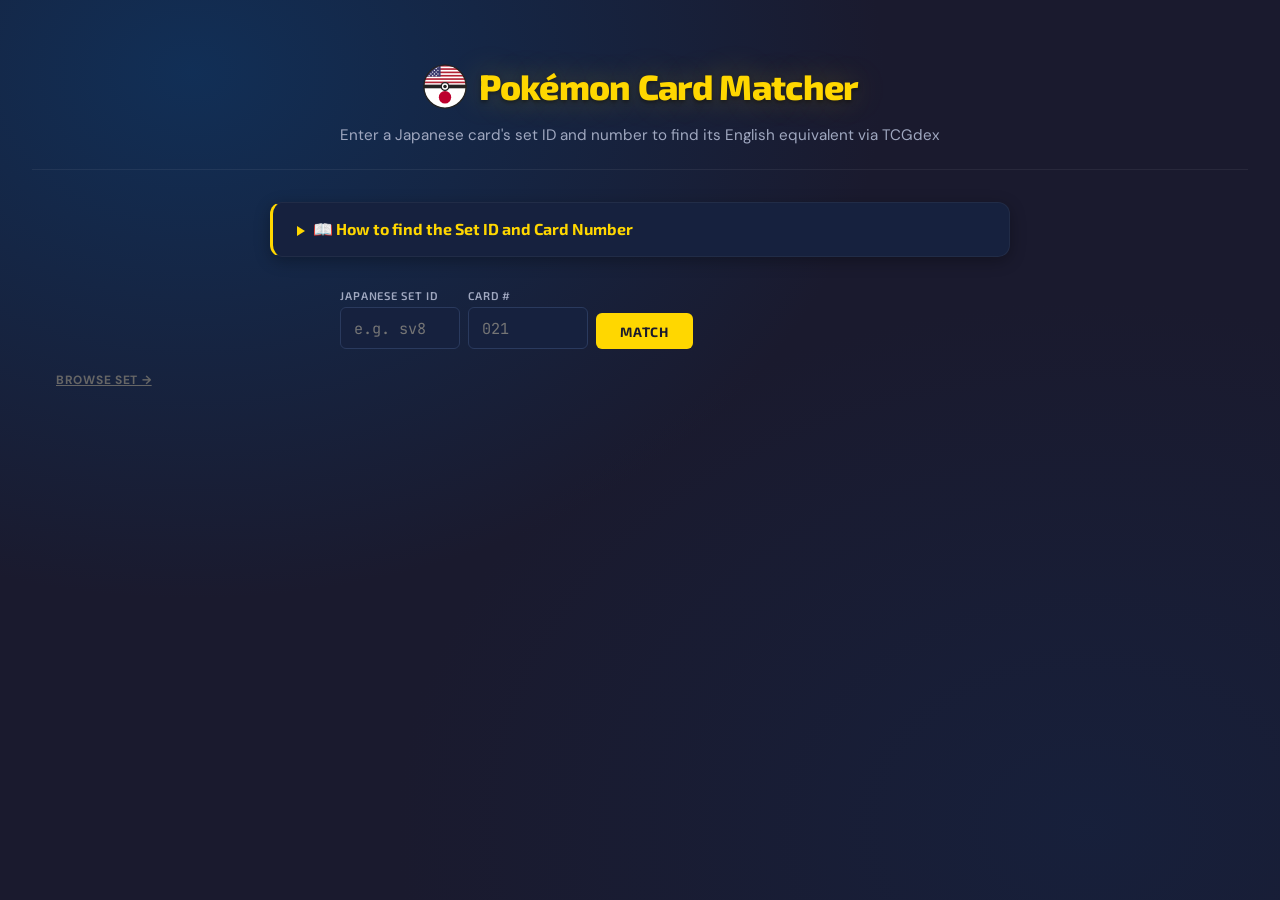
==== index.html @ c33345cb "Fix EN panel showing JP content; add M2a set; fix trainer name matching Correctness: - Remove _fallb" ====
<!DOCTYPE html>
<html lang="en">
<head>
  <meta charset="UTF-8">
  <meta name="viewport" content="width=device-width, initial-scale=1.0">
  <link rel="icon" href="favicon.svg" type="image/svg+xml">
  <link rel="preconnect" href="https://api.tcgdex.net">
  <link rel="preconnect" href="https://assets.tcgdex.net" crossorigin>
  <title>JP → EN Pokémon Card Matcher</title>
  <link rel="preconnect" href="https://fonts.googleapis.com">
  <link rel="preconnect" href="https://fonts.gstatic.com" crossorigin>
  <link href="https://fonts.googleapis.com/css2?family=Exo+2:wght@400;600;700;800&family=DM+Sans:wght@400;500;600&family=JetBrains+Mono:wght@400;600&display=swap" rel="stylesheet">
  <style>
    /* ── Reset & CSS variables ─────────────────────────────── */
    :root {
      --gold: #ffd700;
      --gold-dim: #ffd70040;
      --gold-glow: #ffd70088;
      --bg: #1a1a2e;
      --surface: #16213e;
      --surface-deep: #0f3460;
      --text: #e0e0e0;
      --text-muted: #a0a8c0;
      --text-faint: #666;
      --green: #2ecc71;
      --red: #e74c3c;
      --blue: #3498db;
      --orange: #e67e22;
      --purple: #9b59b6;
      --font-display: 'Exo 2', sans-serif;
      --font-body: 'DM Sans', sans-serif;
      --font-mono: 'JetBrains Mono', monospace;
    }
    * { box-sizing: border-box; margin: 0; padding: 0; }

    /* ── Body & background ──────────────────────────────────── */
    body {
      font-family: var(--font-body);
      background: var(--bg);
      background-image:
        radial-gradient(ellipse at 15% 8%, #0f3460cc 0%, transparent 45%),
        radial-gradient(ellipse at 85% 92%, #16213ecc 0%, transparent 45%);
      color: var(--text);
      min-height: 100vh;
      padding: 2rem;
    }

    /* ── Header ─────────────────────────────────────────────── */
    header {
      text-align: center;
      padding: 2rem 0 1.5rem;
      border-bottom: 1px solid #ffffff10;
      margin-bottom: 2rem;
    }
    h1 {
      font-family: var(--font-display);
      font-weight: 800;
      text-align: center;
      margin-bottom: 0.6rem;
      font-size: 2.2rem;
      letter-spacing: -0.02em;
      color: var(--gold);
      text-shadow: 0 0 32px #ffd70040, 0 2px 4px rgba(0,0,0,0.5);
    }
    .site-title {
      display: inline-flex;
      align-items: center;
      gap: 0.7rem;
      text-decoration: none;
      color: var(--gold);
      transition: opacity 0.2s, transform 0.2s;
    }
    .site-title:hover { opacity: 0.88; transform: scale(1.02); }
    .site-title:hover .title-logo { filter: drop-shadow(0 0 10px var(--gold-glow)); }
    .title-logo { width: 2.8rem; height: 2.8rem; flex-shrink: 0; }
    .subtitle {
      text-align: center;
      color: var(--text-muted);
      margin-bottom: 0;
      font-size: 0.95rem;
      font-weight: 400;
    }

    /* ── Input section ──────────────────────────────────────── */
    .input-section { max-width: 600px; margin: 0 auto 2rem; display: flex; gap: 0.5rem; align-items: end; flex-wrap: wrap; }
    .field { display: flex; flex-direction: column; gap: 0.3rem; }
    .field label {
      font-family: var(--font-display);
      font-size: 0.7rem;
      font-weight: 600;
      color: var(--text-muted);
      text-transform: uppercase;
      letter-spacing: 0.08em;
    }
    .field select, .field input {
      padding: 0.6rem 0.8rem;
      border: 1px solid #2a3a5e;
      border-radius: 6px;
      background: var(--surface);
      color: var(--text);
      font-size: 0.95rem;
      font-family: var(--font-body);
      transition: border-color 0.15s, box-shadow 0.15s;
    }
    .field select:focus, .field input:focus {
      outline: none;
      border-color: var(--gold);
      box-shadow: 0 0 0 3px var(--gold-dim);
    }
    .field select { min-width: 220px; }
    .field input { width: 120px; font-family: var(--font-mono); }
    button {
      padding: 0.6rem 1.5rem;
      border: none;
      border-radius: 6px;
      background: var(--gold);
      color: #1a1a2e;
      font-family: var(--font-display);
      font-weight: 700;
      font-size: 0.85rem;
      letter-spacing: 0.06em;
      text-transform: uppercase;
      cursor: pointer;
      align-self: end;
      transition: background 0.15s, transform 0.1s, box-shadow 0.15s;
    }
    button:hover {
      background: #ffed4a;
      transform: translateY(-2px);
      box-shadow: 0 4px 16px var(--gold-glow);
    }
    button:active { transform: translateY(0); }
    button:disabled { opacity: 0.5; cursor: not-allowed; transform: none; box-shadow: none; }

    /* ── Status ─────────────────────────────────────────────── */
    .status { text-align: center; color: var(--text-muted); padding: 1rem; font-style: italic; }
    .error { color: #ff6b6b; }

    /* ── Cards layout ───────────────────────────────────────── */
    .cards-container { display: flex; gap: 2rem; justify-content: center; flex-wrap: wrap; margin-top: 1rem; }
    .card-panel {
      background: var(--surface);
      border: 1px solid #ffffff0d;
      border-radius: 12px;
      padding: 1.5rem;
      max-width: 350px;
      flex: 1;
      min-width: 280px;
      box-shadow: 0 4px 24px rgba(0,0,0,0.4);
    }
    .card-panel h2 { font-family: var(--font-display); font-size: 1.3rem; font-weight: 800; margin-bottom: 0.5rem; letter-spacing: -0.01em; }
    .panel-header { display: flex; align-items: center; gap: 0.5rem; flex-wrap: wrap; margin-bottom: 0.8rem; }
    .card-panel .lang-badge { display: inline-block; padding: 0.15rem 0.5rem; border-radius: 4px; font-size: 0.7rem; font-weight: 700; font-family: var(--font-display); letter-spacing: 0.04em; }
    .confidence-pip { display: inline-block; padding: 0.1rem 0.45rem; border-radius: 3px; font-family: var(--font-display); font-size: 0.6rem; font-weight: 700; letter-spacing: 0.06em; text-transform: uppercase; background: #e67e2218; border: 1px solid #e67e2240; color: var(--orange); }
    .lang-badge.ja { background: var(--red); color: white; }
    .lang-badge.en { background: var(--blue); color: white; }
    .lang-badge.trans { background: var(--purple); color: white; }
    .card-panel img {
      width: 100%;
      border-radius: 8px;
      margin-bottom: 1rem;
      box-shadow: 0 8px 32px rgba(0,0,0,0.5);
      transition: transform 0.2s cubic-bezier(0.34, 1.56, 0.64, 1), box-shadow 0.2s;
    }
    .card-panel img:hover {
      transform: scale(1.02) rotate(-0.5deg);
      box-shadow: 0 14px 40px rgba(0,0,0,0.6);
    }
    .card-panel.no-image h2 { font-size: 1.6rem; margin-bottom: 0.8rem; }
    .card-panel.no-image .card-meta { font-size: 0.88rem; line-height: 1.8; }
    .card-meta { font-size: 0.8rem; color: var(--text-muted); line-height: 1.6; }
    .card-meta span { color: var(--text); font-weight: 500; }
    .lbl { color: var(--text-faint); font-size: 0.68rem; text-transform: uppercase; letter-spacing: 0.05em; margin-right: 0.2rem; }

    /* ── Match info (minimal — just error/no-match) ─────────── */
    .match-info { text-align: center; font-size: 0.85rem; color: var(--text-muted); padding: 0.5rem 0; }
    .match-info .no-match { color: var(--orange); }

    /* ── Share button ───────────────────────────────────────── */
    .share-btn {
      background: none;
      border: 1px solid #2a3a5e;
      border-radius: 5px;
      padding: 0.3rem 0.8rem;
      color: var(--text-faint);
      font-family: var(--font-body);
      font-size: 0.75rem;
      cursor: pointer;
      transition: border-color 0.15s, color 0.15s;
      display: block;
      margin: 0.8rem auto 0;
    }
    .share-btn:hover { border-color: var(--gold); color: var(--gold); transform: none; box-shadow: none; }
    .share-btn.copied { border-color: var(--green); color: var(--green); transform: none; box-shadow: none; }

    /* ── Wrong card ─────────────────────────────────────────── */
    .wrong-card-btn {
      background: none; border: none;
      color: var(--text-faint); font-size: 0.75rem;
      cursor: pointer; padding: 0.4rem 0;
      text-decoration: underline;
      display: block; text-align: center; margin: 0.2rem auto 0;
    }
    .wrong-card-btn:hover { color: var(--text-muted); transform: none; box-shadow: none; }
    .wrong-card-list {
      max-width: 500px; margin: 0.4rem auto 0;
      background: var(--surface); border: 1px solid #ffffff0d;
      border-radius: 8px; overflow: hidden;
    }
    .wrong-card-list ul { list-style: none; padding: 0.3rem 0; }
    .wrong-card-list li { padding: 0.4rem 1rem; font-size: 0.8rem; color: var(--text-muted); cursor: pointer; }
    .wrong-card-list li:hover { background: #ffffff05; color: var(--gold); }

    /* ── Animated arrow ─────────────────────────────────────── */
    .arrow {
      font-size: 2rem;
      color: var(--gold);
      align-self: center;
      animation: pulse-arrow 1.8s ease-in-out infinite;
    }
    @keyframes pulse-arrow {
      0%, 100% { opacity: 1; transform: translateX(0); }
      50% { opacity: 0.55; transform: translateX(4px); }
    }

    /* ── Loading spinner ────────────────────────────────────── */
    .loading {
      display: inline-block;
      width: 18px; height: 18px;
      border: 2.5px solid var(--gold-dim);
      border-top-color: var(--gold);
      border-radius: 50%;
      animation: spin 0.6s linear infinite;
    }
    @keyframes spin { to { transform: rotate(360deg); } }

    /* ── Browse link ────────────────────────────────────────── */
    .browse-link {
      display: block; text-align: center;
      color: var(--text-faint); font-size: 0.75rem;
      margin-top: -1.2rem; margin-bottom: 1.5rem;
      cursor: pointer; background: none; border: none;
      text-decoration: underline; font-family: var(--font-body);
    }
    .browse-link:hover { color: var(--text-muted); transform: none; box-shadow: none; }

    /* ── How-to section ─────────────────────────────────────── */
    .howto {
      max-width: 740px;
      margin: 0 auto 2rem;
      background: var(--surface);
      border: 1px solid #ffffff0d;
      border-left: 3px solid var(--gold);
      border-radius: 12px;
      padding: 1rem 1.5rem;
      box-shadow: 0 4px 16px rgba(0,0,0,0.3);
    }
    .howto details:not([open]) { /* tight when collapsed */ }
    .howto details:not([open]) + * { margin-top: 0; }
    .howto h2 { font-family: var(--font-display); font-size: 1rem; font-weight: 700; color: var(--gold); margin-bottom: 1rem; }
    .howto summary { cursor: pointer; list-style: none; }
    .howto summary::-webkit-details-marker { display: none; }
    .howto summary h2::before { content: ''; display: inline-block; width: 0; height: 0; border-top: 5px solid transparent; border-bottom: 5px solid transparent; border-left: 8px solid var(--gold); margin-right: 0.5rem; vertical-align: middle; transition: transform 0.2s; }
    .howto details[open] summary h2::before { transform: rotate(90deg); }
    .howto summary h2::after { content: none; }
    .howto details[open] .howto-content { margin-top: 1rem; }
    .howto-content { display: flex; gap: 2rem; align-items: start; flex-wrap: wrap; }
    .howto-card { position: relative; flex-shrink: 0; width: 220px; }
    .howto-card img { width: 100%; border-radius: 8px; }
    .howto-card .annotation { position: absolute; border: 2px solid var(--gold); border-radius: 4px; pointer-events: none; }
    .howto-card .annotation::after { position: absolute; font-family: var(--font-mono); font-size: 0.65rem; font-weight: 600; color: #1a1a2e; background: var(--gold); padding: 0.1rem 0.35rem; border-radius: 3px; white-space: nowrap; }
    .howto-card .ann-number { bottom: 4.0%; left: 18.3%; width: 10.8%; height: 4.6%; }
    .howto-card .ann-number::after { content: '② Card #'; top: -1.4rem; left: 0; }
    .howto-card .ann-setcode { bottom: 4.0%; left: 9.2%; width: 8.7%; height: 4.6%; }
    .howto-card .ann-setcode::after { content: '① Set ID'; bottom: -1.4rem; left: 0; }
    .howto-steps { flex: 1; min-width: 240px; }
    .howto-steps ol { padding-left: 1.2rem; line-height: 1.9; font-size: 0.85rem; color: #ccc; }
    .howto-steps ol li { margin-bottom: 0.3rem; }
    .howto-steps code { background: var(--surface-deep); padding: 0.15rem 0.4rem; border-radius: 4px; color: var(--gold); font-family: var(--font-mono); font-size: 0.82rem; }
    .howto-steps .example { margin-top: 1rem; padding: 0.8rem 1rem; background: var(--surface-deep); border-radius: 8px; font-size: 0.8rem; color: var(--text-muted); }
    .howto-steps .example strong { color: var(--gold); font-weight: 600; }
    .try-btn { display: inline-block; margin-top: 0.8rem; padding: 0.4rem 1rem; background: var(--gold); color: #1a1a2e; border: none; border-radius: 5px; font-family: var(--font-display); font-size: 0.78rem; font-weight: 700; letter-spacing: 0.05em; text-transform: uppercase; cursor: pointer; text-decoration: none; transition: background 0.15s, transform 0.1s; }
    .try-btn:hover { background: #ffed4a; transform: translateY(-1px); }

    /* ── Browse mode ────────────────────────────────────────── */
    #browsePage { max-width: 960px; margin: 0 auto; }
    .browse-header { display: flex; align-items: center; gap: 1rem; margin-bottom: 1.5rem; }
    .browse-header h2 { font-family: var(--font-display); font-size: 1.1rem; font-weight: 700; color: var(--gold); }
    .browse-back { background: none; border: 1px solid #555; border-radius: 6px; padding: 0.4rem 0.8rem; color: #ccc; cursor: pointer; font-size: 0.85rem; transition: border-color 0.15s, color 0.15s; }
    .browse-back:hover { border-color: var(--gold); color: var(--gold); }
    .browse-grid { display: grid; grid-template-columns: repeat(auto-fill, minmax(140px, 1fr)); gap: 1rem; }
    .browse-card {
      background: var(--surface);
      border: 1px solid transparent;
      border-radius: 8px;
      padding: 0.6rem;
      cursor: pointer;
      text-align: center;
      transition: transform 0.2s cubic-bezier(0.34, 1.56, 0.64, 1), box-shadow 0.2s, border-color 0.2s;
    }
    .browse-card:hover {
      transform: scale(1.05) translateY(-2px);
      box-shadow: 0 8px 24px rgba(0,0,0,0.5);
      border-color: var(--gold-dim);
    }
    .browse-card img { width: 100%; border-radius: 6px; aspect-ratio: 5/7; object-fit: cover; background: var(--surface-deep); }
    .browse-card .bc-name { font-size: 0.75rem; margin-top: 0.4rem; color: var(--text); white-space: nowrap; overflow: hidden; text-overflow: ellipsis; }
    .browse-card .bc-num { font-family: var(--font-mono); font-size: 0.62rem; color: var(--text-faint); }

    /* ── Energy badges ──────────────────────────────────────── */
    .energy-badge { display: inline-block; padding: 0.1rem 0.35rem; border-radius: 3px; font-size: 0.6rem; font-weight: 700; color: #fff; text-shadow: 0 1px 1px rgba(0,0,0,0.4); vertical-align: middle; margin: 0 1px; line-height: 1.3; }

    /* ── Attacks & abilities ────────────────────────────────── */
    .atk-section { margin-top: 0.8rem; border-top: 1px solid #ffffff08; padding-top: 0.5rem; }
    .atk-block { padding: 0.35rem 0; border-bottom: 1px solid #ffffff06; }
    .atk-block:last-child { border-bottom: none; }
    .atk-row { display: flex; align-items: center; gap: 0.4rem; flex-wrap: wrap; }
    .atk-cost { display: flex; gap: 1px; flex-shrink: 0; }
    .atk-name { font-weight: 700; font-size: 0.9rem; color: var(--text); }
    .atk-dmg { margin-left: auto; font-family: var(--font-display); font-weight: 700; color: var(--gold); font-size: 0.95rem; }
    .atk-effect { font-size: 0.76rem; color: #999; font-style: italic; margin: 0.2rem 0 0 0.2rem; line-height: 1.5; padding-left: 0.5rem; border-left: 2px solid #ffffff10; }
    .ability-row { display: flex; align-items: center; gap: 0.4rem; margin: 0.3rem 0; }
    .ability-label { background: var(--red); color: #fff; font-size: 0.6rem; font-weight: 700; padding: 0.1rem 0.4rem; border-radius: 3px; }
    .ability-name { font-weight: 600; color: var(--orange); }

    /* ── Prev/Next nav ──────────────────────────────────────── */
    .nav-row { display: flex; justify-content: center; gap: 1rem; margin-top: 1rem; }
    .nav-btn {
      background: var(--surface);
      border: 1px solid #2a3a5e;
      border-radius: 6px;
      padding: 0.5rem 1.2rem;
      color: var(--gold);
      cursor: pointer;
      font-family: var(--font-display);
      font-size: 0.82rem;
      font-weight: 700;
      letter-spacing: 0.04em;
      transition: background 0.15s, border-color 0.15s, transform 0.1s;
    }
    .nav-btn:hover { background: #1a2a4e; border-color: var(--gold); transform: translateY(-1px); }

    /* ── Browse filter bar ──────────────────────────────────── */
    .browse-filters { display: flex; gap: 0.5rem; margin-bottom: 1rem; flex-wrap: wrap; }
    .browse-filter-btn {
      padding: 0.35rem 0.8rem;
      border: 1px solid #2a3a5e;
      border-radius: 5px;
      background: transparent;
      color: var(--text-muted);
      cursor: pointer;
      font-size: 0.8rem;
      transition: border-color 0.15s, color 0.15s;
    }
    .browse-filter-btn:hover { border-color: var(--gold); color: var(--gold); }
    .browse-filter-btn.active { background: var(--gold); color: #1a1a2e; border-color: var(--gold); font-weight: 700; }

    /* ── Card image modal ───────────────────────────────────── */
    .card-panel img { cursor: zoom-in; }
    #img-modal {
      display: none;
      position: fixed;
      inset: 0;
      z-index: 1000;
      background: rgba(0,0,0,0.88);
      backdrop-filter: blur(6px);
      align-items: center;
      justify-content: center;
      padding: 1rem;
      animation: modal-fade-in 0.18s ease;
    }
    #img-modal.open { display: flex; }
    @keyframes modal-fade-in { from { opacity: 0; } to { opacity: 1; } }
    .modal-inner {
      display: flex;
      gap: 1.5rem;
      align-items: flex-start;
      max-width: 820px;
      max-height: 92vh;
      animation: modal-card-in 0.22s cubic-bezier(0.34, 1.56, 0.64, 1);
    }
    @keyframes modal-card-in {
      from { transform: scale(0.88); opacity: 0; }
      to   { transform: scale(1);    opacity: 1; }
    }
    #img-modal-img {
      max-width: min(42vw, 340px);
      max-height: 88vh;
      border-radius: 12px;
      box-shadow: 0 24px 80px rgba(0,0,0,0.8), 0 0 0 1px #ffffff10;
      flex-shrink: 0;
    }
    .modal-text {
      flex: 1;
      min-width: 220px;
      max-height: 88vh;
      overflow-y: auto;
      color: var(--text);
      padding-right: 0.5rem;
    }
    .modal-text h2 {
      font-family: var(--font-display);
      font-size: 1.4rem;
      font-weight: 800;
      margin-bottom: 0.5rem;
      color: var(--text);
    }
    .modal-text .lang-badge { margin-bottom: 0.8rem; }
    .modal-text .card-meta { font-size: 0.85rem; line-height: 1.7; }
    .modal-text .atk-section { margin-top: 0.8rem; border-top: 1px solid #ffffff15; padding-top: 0.5rem; }
    #img-modal-close {
      position: absolute;
      top: 1rem; right: 1rem;
      background: none;
      border: 1px solid #ffffff30;
      color: #fff;
      font-size: 1.2rem;
      line-height: 1;
      width: 2rem; height: 2rem;
      border-radius: 50%;
      cursor: pointer;
      display: flex; align-items: center; justify-content: center;
      transition: background 0.15s, border-color 0.15s;
      padding: 0; transform: none;
    }
    #img-modal-close:hover { background: #ffffff18; border-color: #ffffff60; transform: none; box-shadow: none; }
    @media (max-width: 680px) {
      .modal-inner { flex-direction: column; align-items: center; overflow-y: auto; }
      #img-modal-img { max-width: min(80vw, 300px); max-height: 50vh; }
      .modal-text { min-width: unset; width: 100%; max-height: unset; }
    }

    /* ── Mobile ─────────────────────────────────────────────── */
    @media (max-width: 680px) {
      body { padding: 1rem 0.5rem; }
      h1 { font-size: 1.5rem; }
      .input-section { gap: 0.4rem; }
      .field select { min-width: 160px; }
      .field input { width: 80px; }
      /* Keep side-by-side on mobile — shrink panels instead of stacking */
      .cards-container { gap: 0.5rem; }
      .card-panel { padding: 0.75rem; min-width: 140px; max-width: 100%; }
      .card-panel h2 { font-size: 1rem; }
      .arrow { font-size: 1.2rem; }
      .howto-content { flex-direction: column; }
      .howto-card { width: 180px; align-self: center; }
      .browse-grid { grid-template-columns: repeat(auto-fill, minmax(100px, 1fr)); gap: 0.6rem; }
      .match-info { font-size: 0.8rem; }
    }
  </style>
</head>
<body>
  <div id="img-modal" role="dialog" aria-modal="true" aria-label="Card image">
    <button id="img-modal-close" aria-label="Close">✕</button>
    <div class="modal-inner">
      <img id="img-modal-img" src="" alt="Card full view">
      <div id="img-modal-text" class="modal-text"></div>
    </div>
  </div>

  <header>
    <h1><a href="https://dgallitelli.github.io/pokemon-tcg-jp-en-matcher/" class="site-title"><img src="favicon.svg" alt="Logo" class="title-logo">Pokémon Card Matcher</a></h1>
    <p class="subtitle">Enter a Japanese card's set ID and number to find its English equivalent via TCGdex</p>
  </header>

  <div class="howto">
    <details>
    <summary><h2 style="display:inline">📖 How to find the Set ID and Card Number</h2></summary>
    <div class="howto-content">
      <div class="howto-card">
        <img src="https://assets.tcgdex.net/ja/SV/SV5a/051/high.webp" alt="Example Japanese card — カビゴン (Snorlax) from SV5a" loading="lazy">
        <div class="annotation ann-number"></div>
        <div class="annotation ann-setcode"></div>
      </div>
      <div class="howto-steps">
        <ol>
          <li>Look at the <strong style="color:#ffd700">bottom-left</strong> of your Japanese card</li>
          <li>Find the <strong style="color:#ffd700">set code</strong> first — a short alphanumeric code like <code>SV5a</code></li>
          <li>Right next to it is the <strong style="color:#ffd700">card number</strong> — it looks like <code>051/066</code>. The first number (before the slash) is your card #</li>
          <li>Enter both values above and hit Match</li>
        </ol>
        <div class="example">
          <strong>Example:</strong> This カビゴン (Snorlax) card shows <code>051/066</code> and set <code>SV5a</code><br>
          → Set ID: <code>SV5a</code> &nbsp; Card #: <code>051</code>
        </div>
        <button class="try-btn" onclick="document.getElementById('setInput').value='SV5a';document.getElementById('cardNum').value='051';doSearch();">Try this example</button>
      </div>
      </div>
    </div>
    </details>
  </div>

  <div class="input-section">
    <div class="field">
      <label>Japanese Set ID</label>
      <input id="setInput" type="text" placeholder="e.g. sv8, PMCG1" list="setList" autocomplete="off">
      <datalist id="setList"></datalist>
    </div>
    <div class="field">
      <label>Card #</label>
      <input id="cardNum" type="text" placeholder="021" inputmode="numeric" pattern="[0-9]*">
    </div>
    <button id="searchBtn" onclick="doSearch()">Match</button>
  </div>
  <button class="browse-link" onclick="browseSet()">Browse set →</button>

  <div id="status" class="status"></div>
  <div id="results"></div>
  <div id="browsePage" style="display:none"></div>

  <script>
    const API = 'https://api.tcgdex.net/v2';

    // In-memory caches — survive re-searches within a session
    const apiCache = new Map();
    const dexNameCache = new Map();
    let lastScoredCards = new Map(); // id → full card object, populated after each search

    async function cachedApiFetch(url) {
      if (apiCache.has(url)) return apiCache.get(url);
      const res = await fetch(url);
      if (!res.ok) return null;
      const data = await res.json();
      apiCache.set(url, data);
      return data;
    }

    // cardCount values come from known set sizes — avoids fetching JSON just for the dropdown
    const SIDELOAD_CONFIG = {
      jp: [
        { id: "M1S", name: "Mega Symphonia",  file: "data/M1S.json", cardCount: 92  },
        { id: "M1L", name: "Mega Brave",      file: "data/M1L.json", cardCount: 92  },
        { id: "M2",  name: "Inferno X",       file: "data/M2.json",  cardCount: 116 },
        { id: "M3",  name: "Nihil Zero",      file: "data/M3.json",  cardCount: 117 },
        { id: "M4",  name: "Ninja Spinner",   file: "data/M4.json",  cardCount: 120 },
        { id: "M2a", name: "MEGA Dream ex",   file: "data/M2a.json", cardCount: 193 },
      ],
      en: [
        { id: "ME1", name: "Mega Evolution",      file: "data/ME1.json" },
        { id: "ME2", name: "Phantasmal Flames",   file: "data/ME2.json" },
        { id: "ME3", name: "Perfect Order",       file: "data/ME3.json" },
        { id: "ME4", name: "Ninja Spinner",       file: "data/ME4.json" },
      ]
    };

    // O(1) lookup for JP sideload config by set ID
    // Keys are uppercased to match setUpper lookups (handles mixed-case IDs like "M2a" → "M2A")
    const SIDELOAD_JP_CONFIG = Object.fromEntries(SIDELOAD_CONFIG.jp.map(c => [c.id.toUpperCase(), c]));

    // Map JP set IDs to their EN translation sideload set IDs
    // Keys must be uppercase to match jpSetId.toUpperCase() lookups
    const JP_TO_EN_SIDELOAD = { "M1S": "ME1", "M1L": "ME1", "M2": "ME2", "M3": "ME3", "M4": "ME4" };

    let SIDELOAD_SETS = {};
    let SIDELOAD_EN_SETS = {};

    // Pre-load only EN sideloads (needed for every search's dexId scan).
    // JP sideloads are fetched lazily on first use to avoid blocking page startup.
    async function loadSideloadData() {
      await Promise.all(
        SIDELOAD_CONFIG.en.map(async cfg => {
          try {
            const res = await fetch(cfg.file);
            if (res.ok) {
              const data = await res.json();
              // Inject id/set defaults for older sideloads (ME1/ME2) that predate those fields
              const cards = Object.fromEntries(
                Object.entries(data.cards).map(([num, card]) => [num, {
                  id: `${cfg.id}-${num}`,
                  set: { id: cfg.id, name: cfg.name },
                  ...card,
                }])
              );
              SIDELOAD_EN_SETS[cfg.id] = { name: cfg.name, cards };
            }
          } catch {}
        })
      );
    }

    // Lazy-load a single JP sideload set on first access
    async function ensureJpSideloadLoaded(setId) {
      if (SIDELOAD_SETS[setId]) return;
      const cfg = SIDELOAD_JP_CONFIG[setId];
      if (!cfg) return;
      try {
        const res = await fetch(cfg.file);
        if (res.ok) {
          const data = await res.json();
          SIDELOAD_SETS[setId] = { name: cfg.name, cards: data.cards || data };
        }
      } catch {}
    }

    // Sets known-missing from TCGdex with no sideload data yet.
    // These are XY-era Mega Evolution decks, distinct from the new MEGA SV-era sideloaded sets (M1S, M1L, M2, M3, M4).
    const MISSING_SETS = {
      'xy-m1': { name: "Mega Brave Deck",          note: "XY — Mega Kangaskhan/Gyarados decks" },
      'xy-m2': { name: "Mega Battle Deck 60",       note: "XY — Mega Aggron/Ampharos" },
      'xy-m4': { name: "Mega Blastoise/Kangaskhan", note: "XY" },
      'xy-m5': { name: "Mega Tokyo Deck",           note: "XY" },
    };

    // Load Japanese sets into dropdown.
    // Uses SIDELOAD_CONFIG directly for offline sets — no need to wait for file fetches.
    async function loadSets() {
      const dl = document.getElementById('setList');
      try {
        const res = await fetch(`${API}/ja/sets`);
        const sets = await res.json();
        sets.sort((a, b) => (b.releaseDate || '').localeCompare(a.releaseDate || ''));
        for (const s of sets) {
          const opt = document.createElement('option');
          opt.value = s.id;
          opt.label = `${s.name} — ${s.cardCount.total} cards`;
          dl.appendChild(opt);
        }
      } catch {}
      // Add sideloaded sets using config metadata — no fetch required
      for (const cfg of SIDELOAD_CONFIG.jp) {
        const opt = document.createElement('option');
        opt.value = cfg.id;
        opt.label = `${cfg.name} — ${cfg.cardCount} cards (offline)`;
        dl.appendChild(opt);
      }
    }

    // Pad card number to 3 digits with leading zeros
    function padNum(n) {
      const s = String(n).replace(/^0+/, '');
      return s.padStart(3, '0');
    }

    function safeHtml(str) {
      return String(str ?? '')
        .replace(/&/g, '&amp;')
        .replace(/</g, '&lt;')
        .replace(/>/g, '&gt;')
        .replace(/"/g, '&quot;')
        .replace(/'/g, '&#39;');
    }

    function setStatus(msg, isError) {
      const el = document.getElementById('status');
      el.className = isError ? 'status error' : 'status';
      el.innerHTML = msg;
    }

    function scoreLabel(score) {
      if (score >= 70) return `High (${score}/100)`;
      if (score >= 40) return `Medium (${score}/100)`;
      return `Low (${score}/100)`;
    }

    function sideloadImageUrl(card) {
      const m = card.id && card.id.match(/^([A-Z0-9]+)-(\d+)$/);
      if (!m) return null;
      const n = parseInt(m[2], 10);
      if (card.id.startsWith('ME3-')) return `https://www.serebii.net/card/perfectorder/${n}.jpg`;
      if (card.id.startsWith('M1S-')) return `https://www.serebii.net/card/megasymphonia/${n}.jpg`;
      if (card.id.startsWith('M1L-')) return `https://www.serebii.net/card/megabrave/${n}.jpg`;
      if (card.id.startsWith('M2-'))  return `https://www.serebii.net/card/infernox/${n}.jpg`;
      if (card.id.startsWith('M3-')) return `https://www.serebii.net/card/nihilzero/${n}.jpg`;
      if (card.id.startsWith('M4-')) return `https://www.serebii.net/card/ninjaspinner/${n}.jpg`;
      if (card.id.startsWith('ME4-')) return `https://www.serebii.net/card/ninjaspinner/${n}.jpg`;
      return null;
    }

    const ENERGY_COLORS = {
      Grass:'#78C850',Fire:'#F08030',Water:'#6890F0',Lightning:'#F8D030',
      Psychic:'#F85888',Fighting:'#C03028',Darkness:'#705848',Metal:'#B8B8D0',
      Dragon:'#7038F8',Fairy:'#EE99AC',Colorless:'#A8A878'
    };
    function energyBadge(type) {
      const c = ENERGY_COLORS[type] || '#888';
      return `<span class="energy-badge" style="background:${c}">${safeHtml(type.slice(0,3))}</span>`;
    }

    function renderCard(card, lang, badge, score) {
      const imgUrl = card.image ? card.image + '/high.webp' : sideloadImageUrl(card) || null;
      const attacks = (card.attacks || []).map(a => {
        const cost = (a.cost || []).map(t => energyBadge(t)).join('');
        let block = `<div class="atk-block"><div class="atk-row">${cost ? `<span class="atk-cost">${cost}</span>` : ''}<span class="atk-name">${safeHtml(a.name)}</span>${a.damage != null ? `<span class="atk-dmg">${safeHtml(String(a.damage))}</span>` : ''}</div>`;
        if (a.effect) block += `<div class="atk-effect">${safeHtml(a.effect)}</div>`;
        block += `</div>`;
        return block;
      }).join('');
      const abilities = (card.abilities || []).map(a => {
        let block = `<div class="atk-block"><div class="ability-row"><span class="ability-label">Ability</span> <span class="ability-name">${safeHtml(a.name)}</span></div>`;
        if (a.effect) block += `<div class="atk-effect">${safeHtml(a.effect)}</div>`;
        block += `</div>`;
        return block;
      }).join('');
      const cardName = safeHtml(card.name);
      const setName = safeHtml(card.set?.name || '?');
      const cardId = safeHtml(card.id);
      const illustrator = card.illustrator ? safeHtml(card.illustrator) : null;
      const types = card.types ? card.types.map(t => energyBadge(t)).join(' ') : null;
      const hp = card.hp ? safeHtml(String(card.hp)) : null;
      const stage = card.stage ? safeHtml(card.stage) : null;
      const weakness = card.weakness ? `${energyBadge(card.weakness.type)} ${safeHtml(card.weakness.value || '')}` : null;
      const resistance = card.resistance ? `${energyBadge(card.resistance.type)} ${safeHtml(card.resistance.value || '')}` : null;
      const retreat = card.retreat != null && card.retreat > 0 ? Array(card.retreat).fill(energyBadge('Colorless')).join('') : null;
      const subcategory = card.subcategory ? safeHtml(card.subcategory) : null;
      const badgeLabel = badge || (lang === 'ja' ? '日本語 Japanese' : '🇺🇸 English');
      const badgeClass = badge ? 'trans' : lang;
      const confidencePip = (score !== undefined && score < 70)
        ? `<span class="confidence-pip">${score < 40 ? 'Low' : 'Med'} match</span>` : '';
      return `
        <div class="card-panel${imgUrl ? '' : ' no-image'}">
          <div class="panel-header">
            <span class="lang-badge ${badgeClass}">${badgeLabel}</span>
            ${confidencePip}
          </div>
          <h2>${cardName}</h2>
          ${imgUrl ? `<img src="${imgUrl}" alt="${cardName}" loading="lazy" onerror="this.onerror=null;this.style.display='none';this.nextElementSibling.style.display='flex'"><div class="img-placeholder" style="display:none;width:100%;aspect-ratio:5/7;background:#0f3460;border-radius:8px;margin-bottom:1rem;align-items:center;justify-content:center;color:#555;font-size:2rem">🃏</div>` : ''}
          <div class="card-meta">
            <span class="lbl">Set</span><span>${setName}</span> <span style="color:var(--text-faint)">(${cardId})</span><br>
            ${card.category ? `<span class="lbl">Category</span><span>${safeHtml(card.category)}${subcategory ? ` — ${subcategory}` : ''}</span><br>` : ''}
            ${hp ? `<span class="lbl">HP</span><span>${hp}</span><br>` : ''}
            ${stage ? `<span class="lbl">Stage</span><span>${stage}</span><br>` : ''}
            ${illustrator ? `<span class="lbl">Art</span><span>${illustrator}</span><br>` : ''}
            ${types ? `<span class="lbl">Type</span>${types}<br>` : ''}
            ${weakness ? `<span class="lbl">Weak</span>${weakness}<br>` : ''}
            ${resistance ? `<span class="lbl">Resist</span>${resistance}<br>` : ''}
            ${retreat ? `<span class="lbl">Retreat</span>${retreat}<br>` : ''}
            ${abilities ? `<div class="atk-section">${abilities}</div>` : ''}
            ${attacks ? `<div class="atk-section">${attacks}</div>` : ''}
            ${(card.category === 'Trainer' || card.category === 'Energy') && card.effect ? `<div style="margin-top:0.6rem;font-size:0.8rem;color:var(--text-muted);font-style:italic;line-height:1.5">${safeHtml(card.effect)}</div>` : ''}
            ${card.description ? `<div style="margin-top:0.5rem;font-size:0.75rem;color:#666;font-style:italic">${safeHtml(card.description)}</div>` : ''}
          </div>
        </div>`;
    }

    // Score how well an English card matches the Japanese card
    function matchScore(jpCard, enCard) {
      let score = 0;
      let reasons = [];

      // Category mismatch is a hard penalty — Pokemon should never match Trainer
      if (jpCard.category && enCard.category && jpCard.category !== enCard.category) {
        return { score: 0, reasons: ['category mismatch'] };
      }
      if (jpCard.category && enCard.category && jpCard.category === enCard.category) {
        score += 5;
        reasons.push('category');
      }

      // Illustrator match is very strong signal (same print)
      if (jpCard.illustrator && enCard.illustrator &&
          jpCard.illustrator.toLowerCase() === enCard.illustrator.toLowerCase()) {
        score += 25;
        reasons.push('illustrator');
      }

      // HP match
      if (jpCard.hp && enCard.hp && jpCard.hp === enCard.hp) {
        score += 15;
        reasons.push('HP');
      }

      // Type match
      if (jpCard.types && enCard.types && jpCard.types.length > 0 && enCard.types.length > 0) {
        const jpTypes = jpCard.types.map(t => t.toLowerCase()).sort().join(',');
        const enTypes = enCard.types.map(t => t.toLowerCase()).sort().join(',');
        if (jpTypes === enTypes) {
          score += 8;
          reasons.push('type');
        }
      }

      // Ability count + name match
      const jpAbils = jpCard.abilities || [];
      const enAbils = enCard.abilities || [];
      if (jpAbils.length > 0 && jpAbils.length === enAbils.length) {
        score += 7;
        reasons.push('ability count');
      } else if (jpAbils.length !== enAbils.length) {
        score -= 5; // Mismatch penalty
      }

      // Attack count match
      const jpAtks = jpCard.attacks || [];
      const enAtks = enCard.attacks || [];
      if (jpAtks.length === enAtks.length && jpAtks.length > 0) {
        score += 10;
        reasons.push('attack count');
        // Attack damage match
        const jpDmg = jpAtks.map(a => a.damage).sort().join(',');
        const enDmg = enAtks.map(a => a.damage).sort().join(',');
        if (jpDmg === enDmg) {
          score += 12;
          reasons.push('attack damage');
        }
        // Attack cost match
        const jpCost = jpAtks.map(a => (a.cost || []).length).sort().join(',');
        const enCost = enAtks.map(a => (a.cost || []).length).sort().join(',');
        if (jpCost === enCost) {
          score += 8;
          reasons.push('attack costs');
        }
      }

      // Weakness match
      if (jpCard.weakness && enCard.weakness &&
          jpCard.weakness.type && enCard.weakness.type &&
          jpCard.weakness.type.toLowerCase() === enCard.weakness.type.toLowerCase()) {
        score += 3;
        reasons.push('weakness');
      }

      // Resistance match
      if (jpCard.resistance && enCard.resistance &&
          jpCard.resistance.type && enCard.resistance.type &&
          jpCard.resistance.type.toLowerCase() === enCard.resistance.type.toLowerCase()) {
        score += 2;
        reasons.push('resistance');
      }

      // Retreat cost match
      if (jpCard.retreat !== undefined && enCard.retreat !== undefined && jpCard.retreat === enCard.retreat) {
        score += 3;
        reasons.push('retreat');
      }

      // Stage match
      if (jpCard.stage && enCard.stage && jpCard.stage === enCard.stage) {
        score += 3;
        reasons.push('stage');
      }

      // Rarity tiebreaker (small bonus, not decisive)
      if (jpCard.rarity && enCard.rarity && jpCard.rarity === enCard.rarity) {
        score += 1;
        reasons.push('rarity');
      }

      return { score: Math.max(0, score), reasons };
    }

    // Common JP → EN trainer/energy name mappings for cross-language search
    const TRAINER_NAME_MAP = {
      'ボスの指令': "Boss's Orders",
      'ナンジャモ': 'Iono',
      'ネモ': 'Nemona',
      'ペパー': 'Arven',
      'オモダカ': 'Geeta',
      'セイボリー': 'Avery',
      'チリ': 'Chili',
      'コルサ': 'Brassius',
      'カエデ': 'Katy',
      'リップ': 'Rika',
      'グルーシャ': 'Grusha',
      'カイ': 'Irida',
      'シロナの覇気': "Cynthia's Ambition",
      'シロナ': 'Cynthia',
      '博士の研究': "Professor's Research",
      'リーリエ': 'Lillie',
      'マリィ': 'Marnie',
      'セレナ': 'Serena',
      'ポケモンいれかえ': 'Switch',
      'ハイパーボール': 'Ultra Ball',
      'レベルボール': 'Level Ball',
      'ネストボール': 'Nest Ball',
      'クイックボール': 'Quick Ball',
      'ふしぎなアメ': 'Rare Candy',
      'きずぐすり': 'Potion',
      'すごいきずぐすり': 'Super Potion',
      'エネルギー回収': 'Energy Retrieval',
      'エネルギーつけかえ': 'Energy Switch',
      'ダブルターボエネルギー': 'Double Turbo Energy',
      'ジェットエネルギー': 'Jet Energy',
      'ギフトエネルギー': 'Gift Energy',
      'セラピーエネルギー': 'Therapeutic Energy',
      'リバーサルエネルギー': 'Reversal Energy',
      'ルミナスエネルギー': 'Luminous Energy',
      'レガシーエネルギー': 'Legacy Energy',
      'ミストエネルギー': 'Mist Energy',
      // M1S / Mega Symphonia trainers (ME1 English names)
      'あやしい時計': 'Strange Timepiece',
      'メガシグナル': 'Mega Signal',
      'アセロラのいたずら': "Acerola's Mischief",
      'ミツルの思いやり': "Wally's Compassion",
      '活力の森': 'Forest of Vitality',
      'なみのりビーチ': 'Surfing Beach',
      'ミステリーガーデン': 'Mystery Garden',
      'なかよしポフィン': 'Buddy-Buddy Poffin',
      // M1L / Mega Brave trainers (ME1 English names)
      'アイアンガード': 'Iron Defender',
      'プレミアムパワープロ': 'Premium Power Pro',
      'ファイトゴング': 'Fighting Gong',
      'むしよけスプレー': 'Repel',
      'マチスのかけひき': "Lt. Surge's Bargain",
      'リーリエのきもち': "Lillie's Determination",
      '危険な廃墟ビル': 'Risky Ruins',
      'ナイトストレッチャー': 'Night Stretcher',
      'エアバルーン': 'Air Balloon',
      // M2 / Infernox trainers (ME2 English names)
      'ジャンボソフト': 'Jumbo Ice Cream',
      'ヒートバーナー': 'Blowtorch',
      'セイクリッドチャーム': 'Sacred Charm',
      'ギーマのかけひき': "Grimsley's Move",
      'ヒカリ': 'Dawn',
      'ファイアーブレーサー': 'Firebreather',
      'バトルコロシアム': 'Battle Cage',
      'めまいのたに': 'Dizzying Valley',
    };

    // Pokédex number → English name lookup via TCGdex, with memoization
    async function getEnglishName(dexId) {
      if (dexNameCache.has(dexId)) return dexNameCache.get(dexId);
      try {
        const data = await cachedApiFetch(`${API}/en/dex-ids/${dexId}`);
        if (!data) { dexNameCache.set(dexId, null); return null; }
        const cards = data.cards || data;
        if (cards && cards.length > 0) {
          // Find the simplest name (no prefix like "Blaine's")
          const simple = cards.find(c => !c.name.includes("'s ") && !c.name.includes(' '));
          const name = (simple || cards[0]).name;
          dexNameCache.set(dexId, name);
          return name;
        }
        dexNameCache.set(dexId, null);
        return null;
      } catch { dexNameCache.set(dexId, null); return null; }
    }

    async function browseSet() {
      const setId = document.getElementById('setInput').value.trim();
      if (!setId) { setStatus('Please enter a set ID to browse.', true); return; }

      const setUpper = setId.toUpperCase();
      setStatus('<span class="loading"></span> Loading set...', false);
      document.getElementById('results').innerHTML = '';

      await sideloadReadyPromise;
      if (SIDELOAD_JP_CONFIG[setUpper]) await ensureJpSideloadLoaded(setUpper);

      let cards = [];
      let setName = setId;

      let hasCategories = false;
      if (SIDELOAD_SETS[setUpper]) {
        const sideload = SIDELOAD_SETS[setUpper];
        setName = sideload.name || setUpper;
        hasCategories = true;
        cards = Object.entries(sideload.cards).map(([num, c]) => ({
          num, name: c.name, id: c.id, category: c.category || '',
          image: c.image ? c.image + '/high.webp' : sideloadImageUrl(c)
        }));
      } else {
        try {
          const data = await cachedApiFetch(`${API}/ja/sets/${setId}`);
          if (!data || !data.cards) { setStatus(`Set "${safeHtml(setId)}" not found.`, true); return; }
          setName = data.name || setId;
          cards = data.cards.map(c => ({
            num: c.id.split('-').pop(), name: c.name, id: c.id, category: c.category || '',
            image: c.image ? c.image + '/high.webp' : null
          }));
          if (cards.some(c => c.category)) hasCategories = true;
        } catch { setStatus(`Failed to load set "${safeHtml(setId)}".`, true); return; }
      }

      cards.sort((a, b) => a.num.localeCompare(b.num, undefined, { numeric: true }));

      setStatus('', false);
      const browsePage = document.getElementById('browsePage');
      browsePage.style.display = 'block';

      function renderBrowseCard(c) {
        return `<div class="browse-card" data-cat="${safeHtml(c.category)}" onclick="document.getElementById('setInput').value='${safeHtml(setId)}';document.getElementById('cardNum').value='${safeHtml(c.num)}';closeBrowse();doSearch();">
          ${c.image ? `<img src="${c.image}" alt="${safeHtml(c.name)}" loading="lazy" onerror="this.onerror=null;this.style.display='none';this.nextElementSibling.style.display='flex'"><div style="display:none;width:100%;aspect-ratio:5/7;background:#0f3460;border-radius:6px;align-items:center;justify-content:center;color:#555;font-size:1.5rem">🃏</div>` : `<div style="width:100%;aspect-ratio:5/7;background:#0f3460;border-radius:6px;display:flex;align-items:center;justify-content:center;color:#555;font-size:1.5rem">🃏</div>`}
          <div class="bc-name">${safeHtml(c.name)}</div>
          <div class="bc-num">#${safeHtml(c.num)}</div>
        </div>`;
      }

      browsePage.innerHTML = `
        <div class="browse-header">
          <button class="browse-back" onclick="closeBrowse()">&larr; Back</button>
          <h2>${safeHtml(setName)} (${safeHtml(setId)}) — ${cards.length} cards</h2>
        </div>
        ${hasCategories ? `<div class="browse-filters">
          <button class="browse-filter-btn active" data-filter="All">All</button>
          <button class="browse-filter-btn" data-filter="Pokemon">Pokemon</button>
          <button class="browse-filter-btn" data-filter="Trainer">Trainer</button>
          <button class="browse-filter-btn" data-filter="Energy">Energy</button>
        </div>` : ''}
        <div class="browse-grid">
          ${cards.map(c => renderBrowseCard(c)).join('')}
        </div>`;

      // Wire up filter buttons
      browsePage.querySelectorAll('.browse-filter-btn').forEach(btn => {
        btn.addEventListener('click', () => {
          browsePage.querySelectorAll('.browse-filter-btn').forEach(b => b.classList.remove('active'));
          btn.classList.add('active');
          const filter = btn.dataset.filter;
          browsePage.querySelectorAll('.browse-card').forEach(card => {
            card.style.display = (filter === 'All' || card.dataset.cat === filter) ? '' : 'none';
          });
        });
      });
    }

    function closeBrowse() {
      document.getElementById('browsePage').style.display = 'none';
      document.getElementById('browsePage').innerHTML = '';
    }

    async function doSearch() {
      const searchBtn = document.getElementById('searchBtn');
      if (searchBtn.disabled) return; // Guard against concurrent calls from Enter key
      const setId = document.getElementById('setInput').value.trim();
      const rawNum = document.getElementById('cardNum').value.trim();
      if (!setId || !rawNum) { setStatus('Please enter a set ID and card number.', true); return; }

      // Update URL for deep linking (without triggering navigation)
      const url = new URL(window.location);
      url.searchParams.set('set', setId);
      url.searchParams.set('num', rawNum);
      history.replaceState(null, '', url);

      closeBrowse(); // Close set browser if open

      searchBtn.disabled = true;
      try { localStorage.setItem('lastSet', setId); } catch {}
      try {
        const setUpper = setId.toUpperCase();
        const cardNum = padNum(rawNum);

        // Check missing sets (case-insensitive)
        const missKey = Object.keys(MISSING_SETS).find(k => k.toLowerCase() === setId.toLowerCase());
        if (missKey) {
          const info = MISSING_SETS[missKey];
          setStatus(`⚠️ Set <strong>${safeHtml(setId)}</strong> (${safeHtml(info.name)}) is not yet indexed in TCGdex and cannot be matched automatically. You can help by contributing the data at <a href="https://github.com/tcgdex/cards-database" target="_blank" style="color:#ffd700">tcgdex/cards-database</a>.`, true);
          return;
        }

        setStatus('<span class="loading"></span> Fetching Japanese card...', false);
        document.getElementById('results').innerHTML = '';

        // Ensure EN sideloads are ready before proceeding (awaits background load)
        await sideloadReadyPromise;

        // Lazy-load the JP sideload set if this is the first time it's been searched
        if (SIDELOAD_JP_CONFIG[setUpper]) {
          await ensureJpSideloadLoaded(setUpper);
        }

        // 1. Get the Japanese card — from sideload or TCGdex API
        let jpCard;
        if (SIDELOAD_SETS[setUpper]) {
          const sideload = SIDELOAD_SETS[setUpper];
          jpCard = sideload.cards[cardNum] || sideload.cards[rawNum];
          if (!jpCard) {
            setStatus(`❌ Card ${safeHtml(cardNum)} not found in ${safeHtml(setUpper)} (${safeHtml(sideload.name)})`, true);
            return;
          }
        } else {
          const cardId = `${setId}-${cardNum}`;
          try {
            let jpData = await cachedApiFetch(`${API}/ja/cards/${cardId}`);
            if (!jpData) {
              // Try without padding
              jpData = await cachedApiFetch(`${API}/ja/cards/${setId}-${rawNum}`);
              if (!jpData) throw new Error(`Card not found: ${safeHtml(cardId)}`);
            }
            jpCard = jpData;
          } catch (e) {
            setStatus(`❌ ${safeHtml(e.message)}`, true);
            return;
          }
        }

        setStatus('<span class="loading"></span> Searching for English equivalent...', false);

        // 2a. If this JP card comes from a sideloaded set with a translation file, show it directly
        {
          const jpSetId = (jpCard.set?.id || setUpper).toUpperCase();
          const enTransSetId = JP_TO_EN_SIDELOAD[jpSetId];
          const enTransSet = enTransSetId ? SIDELOAD_EN_SETS[enTransSetId] : null;
          if (enTransSet) {
            const jpNum = jpCard.id?.split('-')[1] || cardNum;
            let transCard = null;
            // Sort by card number so lower-numbered (base) cards are preferred over alt-arts/URs
            const enCardsEntries = Object.entries(enTransSet.cards);
            const enCardsSorted = enCardsEntries
              .sort(([ka], [kb]) => parseInt(ka, 10) - parseInt(kb, 10))
              .map(([, v]) => v);
            if (jpCard.category === 'Pokemon' && jpCard.dexId?.length > 0) {
              // Match by dexId + illustrator — card numbers may differ between JP and EN sets
              transCard = enCardsSorted.find(c =>
                c.dexId?.some(id => jpCard.dexId.includes(id)) &&
                c.illustrator && jpCard.illustrator &&
                c.illustrator.toLowerCase() === jpCard.illustrator.toLowerCase()
              ) || enCardsSorted.find(c =>
                c.dexId?.some(id => jpCard.dexId.includes(id))
              );
            } else if (jpCard.category === 'Energy') {
              // Energy: match by category + energy type keyword in name
              // JP energy names contain type kanji: 草=Grass, 炎=Fire, 水=Water, 雷=Lightning,
              // 超=Psychic, 闘=Fighting, 悪=Darkness, 鋼=Metal
              const typeMap = {'草':'Grass','炎':'Fire','水':'Water','雷':'Lightning',
                '超':'Psychic','闘':'Fighting','悪':'Darkness','鋼':'Metal'};
              let matchType = null;
              for (const [kanji, eng] of Object.entries(typeMap)) {
                if (jpCard.name?.includes(kanji)) { matchType = eng; break; }
              }
              if (matchType) {
                transCard = enCardsSorted.find(c =>
                  c.category === 'Energy' && c.name?.toLowerCase().includes(matchType.toLowerCase())
                );
              }
              if (!transCard) {
                transCard = enCardsSorted.find(c => c.category === 'Energy');
              }
            } else {
              // Trainer: name-map match first (most precise), then illustrator as fallback
              const mappedName = TRAINER_NAME_MAP[jpCard.name];
              if (mappedName) {
                transCard = enCardsSorted.find(c =>
                  c.category !== 'Pokemon' &&
                  c.name?.toLowerCase() === mappedName.toLowerCase()
                );
              }
              if (!transCard && jpCard.illustrator) {
                // Illustrator fallback: require name-map confirmation if multiple trainers share artist
                const illustratorMatches = enCardsSorted.filter(c =>
                  c.category !== 'Pokemon' &&
                  c.illustrator?.toLowerCase() === jpCard.illustrator.toLowerCase()
                );
                // Only use illustrator match when it's unambiguous (exactly one candidate)
                if (illustratorMatches.length === 1) transCard = illustratorMatches[0];
              }
            }
            // Fallback: direct card number, but only if categories match
            if (!transCard) {
              const fallback = enTransSet.cards[jpNum] || enTransSet.cards[rawNum];
              if (fallback && fallback.category === jpCard.category) transCard = fallback;
            }
            if (transCard) {
              setStatus('', false);
              document.getElementById('results').innerHTML = `
                <div class="cards-container">
                  ${renderCard(jpCard, 'ja')}
                  <div class="arrow">→</div>
                  ${renderCard(transCard, 'en', '🔄 Translation')}
                </div>
                <button class="share-btn" id="shareBtn">🔗 Copy link</button>
                ${renderNavRow()}`;
              return;
            }
          }
        }

        // 2b. Find English candidates via API
        let enName = null;
        // Try dexId lookup first (Pokemon cards)
        if (jpCard.dexId && jpCard.dexId.length > 0) {
          enName = await getEnglishName(jpCard.dexId[0]);
        }
        // Trainer/Energy: try name map lookup
        if (!enName && jpCard.category !== 'Pokemon' && jpCard.name) {
          enName = TRAINER_NAME_MAP[jpCard.name];
        }

        let candidates = [];
        if (enName) {
          try {
            const params = new URLSearchParams({ name: enName });
            if (jpCard.hp) params.set('hp', jpCard.hp);
            const data = await cachedApiFetch(`${API}/en/cards?${params}`);
            if (data) candidates = data;
          } catch {}

          // If hp filter was too strict, try name only
          if (candidates.length === 0) {
            try {
              const data = await cachedApiFetch(`${API}/en/cards?name=${encodeURIComponent(enName)}`);
              if (data) candidates = data;
            } catch {}
          }
        }

        // Also collect matching EN cards from SIDELOAD_EN_SETS by dexId
        // (only Pokemon — trainer/energy illustrator matching across unrelated sets is too loose)
        const sideloadEnCards = [];
        for (const sEnSetData of Object.values(SIDELOAD_EN_SETS)) {
          for (const enCard of Object.values(sEnSetData.cards)) {
            if (jpCard.dexId && jpCard.dexId.length > 0 &&
                enCard.dexId && enCard.dexId.some(id => jpCard.dexId.includes(id))) {
              sideloadEnCards.push(enCard);
            }
          }
        }

        // 3. Fetch full details for candidates and score them
        if (candidates.length === 0 && sideloadEnCards.length === 0) {
          setStatus('', false);
          // If the JP card already has English effect/attack data, show a synthetic translation card.
          // enName is already resolved above (via dexId lookup or TRAINER_NAME_MAP).
          const hasEnData = jpCard.effect || (jpCard.attacks || []).some(a => a.effect);
          if (hasEnData) {
            // Strip JP attack names — only cost, damage and effect are available in English.
            const syntheticEn = {
              ...jpCard,
              name: enName || jpCard.name,
              attacks: (jpCard.attacks || []).map(a => ({ ...a, name: '—' })),
            };
            document.getElementById('results').innerHTML = `
              <div class="cards-container">
                ${renderCard(jpCard, 'ja')}
                <div class="arrow">→</div>
                ${renderCard(syntheticEn, 'en', '🔄 Translation')}
              </div>
              <div class="match-info">This card has no official English print yet. Showing translated card text from <span style="color:#ffd700">Serebii</span>. Attack names are not translated.</div>
              ${renderNavRow()}`;
          } else {
            document.getElementById('results').innerHTML = `
              <div class="cards-container">${renderCard(jpCard, 'ja')}</div>
              <div class="match-info"><span class="no-match">No English equivalent found.</span>
                ${jpCard.category !== 'Pokemon' ? '<br>Trainer/Energy card matching by name is limited — these often have different names across languages.' : ''}
                ${!jpCard.dexId ? '<br>This card has no Pokédex ID, so name lookup was not possible.' : ''}</div>
              ${renderNavRow()}`;
          }
          return;
        }

        setStatus(`<span class="loading"></span> Scoring ${candidates.length} candidates...`, false);

        // Pre-filter candidates: prefer same era by release year if JP card has set release info
        let filteredCandidates = candidates;
        if (candidates.length > 20 && jpCard.set?.releaseDate) {
          const jpYear = parseInt(jpCard.set.releaseDate.substring(0, 4), 10);
          if (jpYear) {
            // Prefer cards from ±2 years of the JP set release
            const nearEra = candidates.filter(c => {
              const ry = c.releaseDate || c.set?.releaseDate;
              if (!ry) return true; // keep if unknown
              const ey = parseInt(String(ry).substring(0, 4), 10);
              return Math.abs(ey - jpYear) <= 2;
            });
            if (nearEra.length >= 5) filteredCandidates = nearEra;
          }
        }

        // Fetch full card data for top candidates (limit to 30); results are cached
        const toFetch = filteredCandidates.slice(0, 30);
        const fetchedCards = await Promise.all(
          toFetch.map(c => cachedApiFetch(`${API}/en/cards/${c.id}`))
        );
        const fullCards = [...fetchedCards, ...sideloadEnCards];

        const scored = fullCards
          .filter(Boolean)
          .map(c => ({ card: c, ...matchScore(jpCard, c) }))
          .sort((a, b) => b.score - a.score);

        // Cache scored cards so showAlternate can swap panels without re-fetching
        lastScoredCards = new Map(scored.map(s => [s.card.id, s.card]));

        const best = scored[0];
        if (!best) {
          setStatus('', false);
          document.getElementById('results').innerHTML = `
            <div class="cards-container">${renderCard(jpCard, 'ja')}</div>
            <div class="match-info"><span class="no-match">Could not fetch English card details for comparison.</span></div>
            ${renderNavRow()}`;
          return;
        }

        setStatus('', false);
        document.getElementById('results').innerHTML = `
          <div class="cards-container">
            ${renderCard(jpCard, 'ja')}
            <div class="arrow">→</div>
            ${renderCard(best.card, 'en', null, best.score)}
          </div>
          ${scored.length > 1 ? `
          <button class="wrong-card-btn" id="wrongCardBtn">Wrong card? Try another →</button>
          <div class="wrong-card-list" id="wrongCardList" style="display:none">
            <ul>${scored.slice(1).map(s =>
              `<li class="candidate-item" data-card-id="${safeHtml(s.card.id)}" data-score="${s.score}" tabindex="0">${safeHtml(s.card.name)} — ${safeHtml(s.card.set?.name || s.card.id)}</li>`
            ).join('')}</ul>
          </div>` : ''}
          <button class="share-btn" id="shareBtn">🔗 Copy link</button>
          ${renderNavRow()}`;

        // Attach event listeners to candidate items (avoids inline onclick with user-controlled IDs)
        document.querySelectorAll('.candidate-item').forEach(li => {
          const cardId = li.dataset.cardId;
          const score = parseInt(li.dataset.score, 10);
          li.addEventListener('click', () => showAlternate(cardId, score));
          li.addEventListener('keydown', e => { if (e.key === 'Enter') showAlternate(cardId, score); });
        });
      } finally {
        searchBtn.disabled = false;
      }
    }

    function renderNavRow() {
      const setId = document.getElementById('setInput').value.trim();
      const rawNum = document.getElementById('cardNum').value.trim();
      const num = parseInt(rawNum, 10);
      if (!setId || isNaN(num)) return '';
      const prev = num > 1 ? String(num - 1).padStart(rawNum.length > 2 ? 3 : rawNum.length, '0') : null;
      const next = String(num + 1).padStart(rawNum.length > 2 ? 3 : rawNum.length, '0');
      return `<div class="nav-row">
        ${prev ? `<button class="nav-btn" onclick="document.getElementById('cardNum').value='${prev}';doSearch();">← #${prev}</button>` : '<span></span>'}
        <button class="nav-btn" onclick="document.getElementById('cardNum').value='${next}';doSearch();">#${next} →</button>
      </div>`;
    }

    // Allow clicking alternate candidates
    async function showAlternate(cardId, score) {
      let card = null;
      // Check sideloaded EN sets first — these cards won't be in the TCGdex API
      for (const sEnSetData of Object.values(SIDELOAD_EN_SETS)) {
        const found = Object.values(sEnSetData.cards).find(c => c.id === cardId);
        if (found) { card = found; break; }
      }
      // Check cards already fetched during this search — avoids a redundant API call
      if (!card) card = lastScoredCards.get(cardId) || null;
      if (!card) {
        card = await cachedApiFetch(`${API}/en/cards/${cardId}`);
        if (!card) return;
      }
      // Replace the English panel
      const panels = document.querySelectorAll('.card-panel');
      if (panels.length >= 2) {
        panels[1].outerHTML = renderCard(card, 'en', null, score);
      }
    }

    // Init: EN sideloads load in background; dropdown populates immediately from config
    const sideloadReadyPromise = loadSideloadData();
    loadSets();

    // Deep linking: auto-search if URL has ?set=...&num=...
    {
      const params = new URLSearchParams(window.location.search);
      const urlSet = params.get('set');
      const urlNum = params.get('num');
      if (urlSet && urlNum) {
        document.getElementById('setInput').value = urlSet;
        document.getElementById('cardNum').value = urlNum;
        doSearch();
      }
    }

    // Allow Enter key to trigger search
    document.getElementById('cardNum').addEventListener('keydown', e => {
      if (e.key === 'Enter') doSearch();
    });
    document.getElementById('setInput').addEventListener('keydown', e => {
      if (e.key === 'Enter') doSearch();
    });

    // Restore last-used set
    const savedSet = localStorage.getItem('lastSet');
    if (savedSet && !document.getElementById('setInput').value) {
      document.getElementById('setInput').value = savedSet;
    }

    // Card image modal
    const imgModal = document.getElementById('img-modal');
    const imgModalImg = document.getElementById('img-modal-img');
    const imgModalText = document.getElementById('img-modal-text');
    document.getElementById('img-modal-close').addEventListener('click', () => imgModal.classList.remove('open'));
    imgModal.addEventListener('click', e => { if (e.target === imgModal) imgModal.classList.remove('open'); });
    document.addEventListener('keydown', e => { if (e.key === 'Escape') imgModal.classList.remove('open'); });
    document.addEventListener('click', e => {
      // Card image → open modal with image + text
      const img = e.target.closest('.card-panel img');
      if (img) {
        imgModalImg.src = img.src;
        imgModalText.innerHTML = '';
        const panel = img.closest('.card-panel');
        if (panel) {
          const header = panel.querySelector('.panel-header');
          const name = panel.querySelector('h2');
          const meta = panel.querySelector('.card-meta');
          if (header) imgModalText.appendChild(header.cloneNode(true));
          if (name) { const h = document.createElement('h2'); h.textContent = name.textContent; imgModalText.appendChild(h); }
          if (meta) imgModalText.appendChild(meta.cloneNode(true));
        }
        imgModal.classList.add('open');
        return;
      }
      // Wrong card toggle
      if (e.target.closest('#wrongCardBtn')) {
        const list = document.getElementById('wrongCardList');
        if (list) list.style.display = list.style.display === 'none' ? '' : 'none';
        return;
      }
      // Share button
      if (e.target.closest('#shareBtn')) {
        const setId = document.getElementById('setInput').value.trim();
        const num = document.getElementById('cardNum').value.trim();
        const url = `${location.origin}${location.pathname}?set=${encodeURIComponent(setId)}&num=${encodeURIComponent(num)}`;
        navigator.clipboard.writeText(url).then(() => {
          const btn = document.getElementById('shareBtn');
          if (btn) { btn.textContent = '✓ Copied!'; btn.classList.add('copied'); setTimeout(() => { btn.textContent = '🔗 Copy link'; btn.classList.remove('copied'); }, 2000); }
        }).catch(() => {});
      }
    });

    // Unregister any previously installed service worker
    if ('serviceWorker' in navigator) {
      navigator.serviceWorker.register('./sw.js').catch(() => {});
    }
  </script>
</body>
</html>
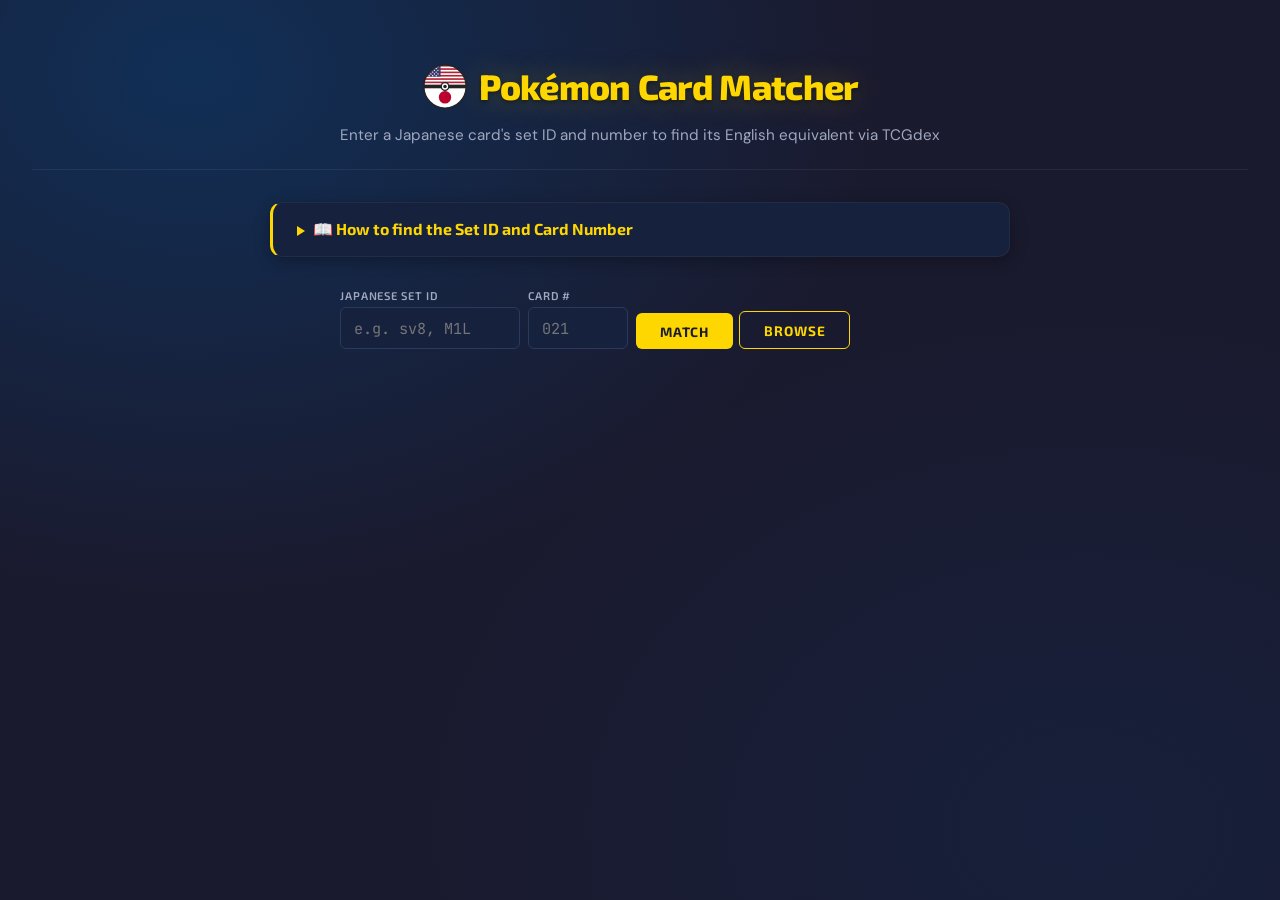
==== commit 1e35d80a: "Mobile-first UX redesign: EN-first stack, sticky input bar, recents chips Reorient the UI around the" ====
--- a/index.html
+++ b/index.html
@@ -10,444 +10,7 @@
   <link rel="preconnect" href="https://fonts.googleapis.com">
   <link rel="preconnect" href="https://fonts.gstatic.com" crossorigin>
   <link href="https://fonts.googleapis.com/css2?family=Exo+2:wght@400;600;700;800&family=DM+Sans:wght@400;500;600&family=JetBrains+Mono:wght@400;600&display=swap" rel="stylesheet">
-  <style>
-    /* ── Reset & CSS variables ─────────────────────────────── */
-    :root {
-      --gold: #ffd700;
-      --gold-dim: #ffd70040;
-      --gold-glow: #ffd70088;
-      --bg: #1a1a2e;
-      --surface: #16213e;
-      --surface-deep: #0f3460;
-      --text: #e0e0e0;
-      --text-muted: #a0a8c0;
-      --text-faint: #666;
-      --green: #2ecc71;
-      --red: #e74c3c;
-      --blue: #3498db;
-      --orange: #e67e22;
-      --purple: #9b59b6;
-      --font-display: 'Exo 2', sans-serif;
-      --font-body: 'DM Sans', sans-serif;
-      --font-mono: 'JetBrains Mono', monospace;
-    }
-    * { box-sizing: border-box; margin: 0; padding: 0; }
-
-    /* ── Body & background ──────────────────────────────────── */
-    body {
-      font-family: var(--font-body);
-      background: var(--bg);
-      background-image:
-        radial-gradient(ellipse at 15% 8%, #0f3460cc 0%, transparent 45%),
-        radial-gradient(ellipse at 85% 92%, #16213ecc 0%, transparent 45%);
-      color: var(--text);
-      min-height: 100vh;
-      padding: 2rem;
-    }
-
-    /* ── Header ─────────────────────────────────────────────── */
-    header {
-      text-align: center;
-      padding: 2rem 0 1.5rem;
-      border-bottom: 1px solid #ffffff10;
-      margin-bottom: 2rem;
-    }
-    h1 {
-      font-family: var(--font-display);
-      font-weight: 800;
-      text-align: center;
-      margin-bottom: 0.6rem;
-      font-size: 2.2rem;
-      letter-spacing: -0.02em;
-      color: var(--gold);
-      text-shadow: 0 0 32px #ffd70040, 0 2px 4px rgba(0,0,0,0.5);
-    }
-    .site-title {
-      display: inline-flex;
-      align-items: center;
-      gap: 0.7rem;
-      text-decoration: none;
-      color: var(--gold);
-      transition: opacity 0.2s, transform 0.2s;
-    }
-    .site-title:hover { opacity: 0.88; transform: scale(1.02); }
-    .site-title:hover .title-logo { filter: drop-shadow(0 0 10px var(--gold-glow)); }
-    .title-logo { width: 2.8rem; height: 2.8rem; flex-shrink: 0; }
-    .subtitle {
-      text-align: center;
-      color: var(--text-muted);
-      margin-bottom: 0;
-      font-size: 0.95rem;
-      font-weight: 400;
-    }
-
-    /* ── Input section ──────────────────────────────────────── */
-    .input-section { max-width: 600px; margin: 0 auto 2rem; display: flex; gap: 0.5rem; align-items: end; flex-wrap: wrap; }
-    .field { display: flex; flex-direction: column; gap: 0.3rem; }
-    .field label {
-      font-family: var(--font-display);
-      font-size: 0.7rem;
-      font-weight: 600;
-      color: var(--text-muted);
-      text-transform: uppercase;
-      letter-spacing: 0.08em;
-    }
-    .field select, .field input {
-      padding: 0.6rem 0.8rem;
-      border: 1px solid #2a3a5e;
-      border-radius: 6px;
-      background: var(--surface);
-      color: var(--text);
-      font-size: 0.95rem;
-      font-family: var(--font-body);
-      transition: border-color 0.15s, box-shadow 0.15s;
-    }
-    .field select:focus, .field input:focus {
-      outline: none;
-      border-color: var(--gold);
-      box-shadow: 0 0 0 3px var(--gold-dim);
-    }
-    .field select { min-width: 220px; }
-    .field input { width: 120px; font-family: var(--font-mono); }
-    button {
-      padding: 0.6rem 1.5rem;
-      border: none;
-      border-radius: 6px;
-      background: var(--gold);
-      color: #1a1a2e;
-      font-family: var(--font-display);
-      font-weight: 700;
-      font-size: 0.85rem;
-      letter-spacing: 0.06em;
-      text-transform: uppercase;
-      cursor: pointer;
-      align-self: end;
-      transition: background 0.15s, transform 0.1s, box-shadow 0.15s;
-    }
-    button:hover {
-      background: #ffed4a;
-      transform: translateY(-2px);
-      box-shadow: 0 4px 16px var(--gold-glow);
-    }
-    button:active { transform: translateY(0); }
-    button:disabled { opacity: 0.5; cursor: not-allowed; transform: none; box-shadow: none; }
-
-    /* ── Status ─────────────────────────────────────────────── */
-    .status { text-align: center; color: var(--text-muted); padding: 1rem; font-style: italic; }
-    .error { color: #ff6b6b; }
-
-    /* ── Cards layout ───────────────────────────────────────── */
-    .cards-container { display: flex; gap: 2rem; justify-content: center; flex-wrap: wrap; margin-top: 1rem; }
-    .card-panel {
-      background: var(--surface);
-      border: 1px solid #ffffff0d;
-      border-radius: 12px;
-      padding: 1.5rem;
-      max-width: 350px;
-      flex: 1;
-      min-width: 280px;
-      box-shadow: 0 4px 24px rgba(0,0,0,0.4);
-    }
-    .card-panel h2 { font-family: var(--font-display); font-size: 1.3rem; font-weight: 800; margin-bottom: 0.5rem; letter-spacing: -0.01em; }
-    .panel-header { display: flex; align-items: center; gap: 0.5rem; flex-wrap: wrap; margin-bottom: 0.8rem; }
-    .card-panel .lang-badge { display: inline-block; padding: 0.15rem 0.5rem; border-radius: 4px; font-size: 0.7rem; font-weight: 700; font-family: var(--font-display); letter-spacing: 0.04em; }
-    .confidence-pip { display: inline-block; padding: 0.1rem 0.45rem; border-radius: 3px; font-family: var(--font-display); font-size: 0.6rem; font-weight: 700; letter-spacing: 0.06em; text-transform: uppercase; background: #e67e2218; border: 1px solid #e67e2240; color: var(--orange); }
-    .lang-badge.ja { background: var(--red); color: white; }
-    .lang-badge.en { background: var(--blue); color: white; }
-    .lang-badge.trans { background: var(--purple); color: white; }
-    .card-panel img {
-      width: 100%;
-      border-radius: 8px;
-      margin-bottom: 1rem;
-      box-shadow: 0 8px 32px rgba(0,0,0,0.5);
-      transition: transform 0.2s cubic-bezier(0.34, 1.56, 0.64, 1), box-shadow 0.2s;
-    }
-    .card-panel img:hover {
-      transform: scale(1.02) rotate(-0.5deg);
-      box-shadow: 0 14px 40px rgba(0,0,0,0.6);
-    }
-    .card-panel.no-image h2 { font-size: 1.6rem; margin-bottom: 0.8rem; }
-    .card-panel.no-image .card-meta { font-size: 0.88rem; line-height: 1.8; }
-    .card-meta { font-size: 0.8rem; color: var(--text-muted); line-height: 1.6; }
-    .card-meta span { color: var(--text); font-weight: 500; }
-    .lbl { color: var(--text-faint); font-size: 0.68rem; text-transform: uppercase; letter-spacing: 0.05em; margin-right: 0.2rem; }
-
-    /* ── Match info (minimal — just error/no-match) ─────────── */
-    .match-info { text-align: center; font-size: 0.85rem; color: var(--text-muted); padding: 0.5rem 0; }
-    .match-info .no-match { color: var(--orange); }
-
-    /* ── Share button ───────────────────────────────────────── */
-    .share-btn {
-      background: none;
-      border: 1px solid #2a3a5e;
-      border-radius: 5px;
-      padding: 0.3rem 0.8rem;
-      color: var(--text-faint);
-      font-family: var(--font-body);
-      font-size: 0.75rem;
-      cursor: pointer;
-      transition: border-color 0.15s, color 0.15s;
-      display: block;
-      margin: 0.8rem auto 0;
-    }
-    .share-btn:hover { border-color: var(--gold); color: var(--gold); transform: none; box-shadow: none; }
-    .share-btn.copied { border-color: var(--green); color: var(--green); transform: none; box-shadow: none; }
-
-    /* ── Wrong card ─────────────────────────────────────────── */
-    .wrong-card-btn {
-      background: none; border: none;
-      color: var(--text-faint); font-size: 0.75rem;
-      cursor: pointer; padding: 0.4rem 0;
-      text-decoration: underline;
-      display: block; text-align: center; margin: 0.2rem auto 0;
-    }
-    .wrong-card-btn:hover { color: var(--text-muted); transform: none; box-shadow: none; }
-    .wrong-card-list {
-      max-width: 500px; margin: 0.4rem auto 0;
-      background: var(--surface); border: 1px solid #ffffff0d;
-      border-radius: 8px; overflow: hidden;
-    }
-    .wrong-card-list ul { list-style: none; padding: 0.3rem 0; }
-    .wrong-card-list li { padding: 0.4rem 1rem; font-size: 0.8rem; color: var(--text-muted); cursor: pointer; }
-    .wrong-card-list li:hover { background: #ffffff05; color: var(--gold); }
-
-    /* ── Animated arrow ─────────────────────────────────────── */
-    .arrow {
-      font-size: 2rem;
-      color: var(--gold);
-      align-self: center;
-      animation: pulse-arrow 1.8s ease-in-out infinite;
-    }
-    @keyframes pulse-arrow {
-      0%, 100% { opacity: 1; transform: translateX(0); }
-      50% { opacity: 0.55; transform: translateX(4px); }
-    }
-
-    /* ── Loading spinner ────────────────────────────────────── */
-    .loading {
-      display: inline-block;
-      width: 18px; height: 18px;
-      border: 2.5px solid var(--gold-dim);
-      border-top-color: var(--gold);
-      border-radius: 50%;
-      animation: spin 0.6s linear infinite;
-    }
-    @keyframes spin { to { transform: rotate(360deg); } }
-
-    /* ── Browse link ────────────────────────────────────────── */
-    .browse-link {
-      display: block; text-align: center;
-      color: var(--text-faint); font-size: 0.75rem;
-      margin-top: -1.2rem; margin-bottom: 1.5rem;
-      cursor: pointer; background: none; border: none;
-      text-decoration: underline; font-family: var(--font-body);
-    }
-    .browse-link:hover { color: var(--text-muted); transform: none; box-shadow: none; }
-
-    /* ── How-to section ─────────────────────────────────────── */
-    .howto {
-      max-width: 740px;
-      margin: 0 auto 2rem;
-      background: var(--surface);
-      border: 1px solid #ffffff0d;
-      border-left: 3px solid var(--gold);
-      border-radius: 12px;
-      padding: 1rem 1.5rem;
-      box-shadow: 0 4px 16px rgba(0,0,0,0.3);
-    }
-    .howto details:not([open]) { /* tight when collapsed */ }
-    .howto details:not([open]) + * { margin-top: 0; }
-    .howto h2 { font-family: var(--font-display); font-size: 1rem; font-weight: 700; color: var(--gold); margin-bottom: 1rem; }
-    .howto summary { cursor: pointer; list-style: none; }
-    .howto summary::-webkit-details-marker { display: none; }
-    .howto summary h2::before { content: ''; display: inline-block; width: 0; height: 0; border-top: 5px solid transparent; border-bottom: 5px solid transparent; border-left: 8px solid var(--gold); margin-right: 0.5rem; vertical-align: middle; transition: transform 0.2s; }
-    .howto details[open] summary h2::before { transform: rotate(90deg); }
-    .howto summary h2::after { content: none; }
-    .howto details[open] .howto-content { margin-top: 1rem; }
-    .howto-content { display: flex; gap: 2rem; align-items: start; flex-wrap: wrap; }
-    .howto-card { position: relative; flex-shrink: 0; width: 220px; }
-    .howto-card img { width: 100%; border-radius: 8px; }
-    .howto-card .annotation { position: absolute; border: 2px solid var(--gold); border-radius: 4px; pointer-events: none; }
-    .howto-card .annotation::after { position: absolute; font-family: var(--font-mono); font-size: 0.65rem; font-weight: 600; color: #1a1a2e; background: var(--gold); padding: 0.1rem 0.35rem; border-radius: 3px; white-space: nowrap; }
-    .howto-card .ann-number { bottom: 4.0%; left: 18.3%; width: 10.8%; height: 4.6%; }
-    .howto-card .ann-number::after { content: '② Card #'; top: -1.4rem; left: 0; }
-    .howto-card .ann-setcode { bottom: 4.0%; left: 9.2%; width: 8.7%; height: 4.6%; }
-    .howto-card .ann-setcode::after { content: '① Set ID'; bottom: -1.4rem; left: 0; }
-    .howto-steps { flex: 1; min-width: 240px; }
-    .howto-steps ol { padding-left: 1.2rem; line-height: 1.9; font-size: 0.85rem; color: #ccc; }
-    .howto-steps ol li { margin-bottom: 0.3rem; }
-    .howto-steps code { background: var(--surface-deep); padding: 0.15rem 0.4rem; border-radius: 4px; color: var(--gold); font-family: var(--font-mono); font-size: 0.82rem; }
-    .howto-steps .example { margin-top: 1rem; padding: 0.8rem 1rem; background: var(--surface-deep); border-radius: 8px; font-size: 0.8rem; color: var(--text-muted); }
-    .howto-steps .example strong { color: var(--gold); font-weight: 600; }
-    .try-btn { display: inline-block; margin-top: 0.8rem; padding: 0.4rem 1rem; background: var(--gold); color: #1a1a2e; border: none; border-radius: 5px; font-family: var(--font-display); font-size: 0.78rem; font-weight: 700; letter-spacing: 0.05em; text-transform: uppercase; cursor: pointer; text-decoration: none; transition: background 0.15s, transform 0.1s; }
-    .try-btn:hover { background: #ffed4a; transform: translateY(-1px); }
-
-    /* ── Browse mode ────────────────────────────────────────── */
-    #browsePage { max-width: 960px; margin: 0 auto; }
-    .browse-header { display: flex; align-items: center; gap: 1rem; margin-bottom: 1.5rem; }
-    .browse-header h2 { font-family: var(--font-display); font-size: 1.1rem; font-weight: 700; color: var(--gold); }
-    .browse-back { background: none; border: 1px solid #555; border-radius: 6px; padding: 0.4rem 0.8rem; color: #ccc; cursor: pointer; font-size: 0.85rem; transition: border-color 0.15s, color 0.15s; }
-    .browse-back:hover { border-color: var(--gold); color: var(--gold); }
-    .browse-grid { display: grid; grid-template-columns: repeat(auto-fill, minmax(140px, 1fr)); gap: 1rem; }
-    .browse-card {
-      background: var(--surface);
-      border: 1px solid transparent;
-      border-radius: 8px;
-      padding: 0.6rem;
-      cursor: pointer;
-      text-align: center;
-      transition: transform 0.2s cubic-bezier(0.34, 1.56, 0.64, 1), box-shadow 0.2s, border-color 0.2s;
-    }
-    .browse-card:hover {
-      transform: scale(1.05) translateY(-2px);
-      box-shadow: 0 8px 24px rgba(0,0,0,0.5);
-      border-color: var(--gold-dim);
-    }
-    .browse-card img { width: 100%; border-radius: 6px; aspect-ratio: 5/7; object-fit: cover; background: var(--surface-deep); }
-    .browse-card .bc-name { font-size: 0.75rem; margin-top: 0.4rem; color: var(--text); white-space: nowrap; overflow: hidden; text-overflow: ellipsis; }
-    .browse-card .bc-num { font-family: var(--font-mono); font-size: 0.62rem; color: var(--text-faint); }
-
-    /* ── Energy badges ──────────────────────────────────────── */
-    .energy-badge { display: inline-block; padding: 0.1rem 0.35rem; border-radius: 3px; font-size: 0.6rem; font-weight: 700; color: #fff; text-shadow: 0 1px 1px rgba(0,0,0,0.4); vertical-align: middle; margin: 0 1px; line-height: 1.3; }
-
-    /* ── Attacks & abilities ────────────────────────────────── */
-    .atk-section { margin-top: 0.8rem; border-top: 1px solid #ffffff08; padding-top: 0.5rem; }
-    .atk-block { padding: 0.35rem 0; border-bottom: 1px solid #ffffff06; }
-    .atk-block:last-child { border-bottom: none; }
-    .atk-row { display: flex; align-items: center; gap: 0.4rem; flex-wrap: wrap; }
-    .atk-cost { display: flex; gap: 1px; flex-shrink: 0; }
-    .atk-name { font-weight: 700; font-size: 0.9rem; color: var(--text); }
-    .atk-dmg { margin-left: auto; font-family: var(--font-display); font-weight: 700; color: var(--gold); font-size: 0.95rem; }
-    .atk-effect { font-size: 0.76rem; color: #999; font-style: italic; margin: 0.2rem 0 0 0.2rem; line-height: 1.5; padding-left: 0.5rem; border-left: 2px solid #ffffff10; }
-    .ability-row { display: flex; align-items: center; gap: 0.4rem; margin: 0.3rem 0; }
-    .ability-label { background: var(--red); color: #fff; font-size: 0.6rem; font-weight: 700; padding: 0.1rem 0.4rem; border-radius: 3px; }
-    .ability-name { font-weight: 600; color: var(--orange); }
-
-    /* ── Prev/Next nav ──────────────────────────────────────── */
-    .nav-row { display: flex; justify-content: center; gap: 1rem; margin-top: 1rem; }
-    .nav-btn {
-      background: var(--surface);
-      border: 1px solid #2a3a5e;
-      border-radius: 6px;
-      padding: 0.5rem 1.2rem;
-      color: var(--gold);
-      cursor: pointer;
-      font-family: var(--font-display);
-      font-size: 0.82rem;
-      font-weight: 700;
-      letter-spacing: 0.04em;
-      transition: background 0.15s, border-color 0.15s, transform 0.1s;
-    }
-    .nav-btn:hover { background: #1a2a4e; border-color: var(--gold); transform: translateY(-1px); }
-
-    /* ── Browse filter bar ──────────────────────────────────── */
-    .browse-filters { display: flex; gap: 0.5rem; margin-bottom: 1rem; flex-wrap: wrap; }
-    .browse-filter-btn {
-      padding: 0.35rem 0.8rem;
-      border: 1px solid #2a3a5e;
-      border-radius: 5px;
-      background: transparent;
-      color: var(--text-muted);
-      cursor: pointer;
-      font-size: 0.8rem;
-      transition: border-color 0.15s, color 0.15s;
-    }
-    .browse-filter-btn:hover { border-color: var(--gold); color: var(--gold); }
-    .browse-filter-btn.active { background: var(--gold); color: #1a1a2e; border-color: var(--gold); font-weight: 700; }
-
-    /* ── Card image modal ───────────────────────────────────── */
-    .card-panel img { cursor: zoom-in; }
-    #img-modal {
-      display: none;
-      position: fixed;
-      inset: 0;
-      z-index: 1000;
-      background: rgba(0,0,0,0.88);
-      backdrop-filter: blur(6px);
-      align-items: center;
-      justify-content: center;
-      padding: 1rem;
-      animation: modal-fade-in 0.18s ease;
-    }
-    #img-modal.open { display: flex; }
-    @keyframes modal-fade-in { from { opacity: 0; } to { opacity: 1; } }
-    .modal-inner {
-      display: flex;
-      gap: 1.5rem;
-      align-items: flex-start;
-      max-width: 820px;
-      max-height: 92vh;
-      animation: modal-card-in 0.22s cubic-bezier(0.34, 1.56, 0.64, 1);
-    }
-    @keyframes modal-card-in {
-      from { transform: scale(0.88); opacity: 0; }
-      to   { transform: scale(1);    opacity: 1; }
-    }
-    #img-modal-img {
-      max-width: min(42vw, 340px);
-      max-height: 88vh;
-      border-radius: 12px;
-      box-shadow: 0 24px 80px rgba(0,0,0,0.8), 0 0 0 1px #ffffff10;
-      flex-shrink: 0;
-    }
-    .modal-text {
-      flex: 1;
-      min-width: 220px;
-      max-height: 88vh;
-      overflow-y: auto;
-      color: var(--text);
-      padding-right: 0.5rem;
-    }
-    .modal-text h2 {
-      font-family: var(--font-display);
-      font-size: 1.4rem;
-      font-weight: 800;
-      margin-bottom: 0.5rem;
-      color: var(--text);
-    }
-    .modal-text .lang-badge { margin-bottom: 0.8rem; }
-    .modal-text .card-meta { font-size: 0.85rem; line-height: 1.7; }
-    .modal-text .atk-section { margin-top: 0.8rem; border-top: 1px solid #ffffff15; padding-top: 0.5rem; }
-    #img-modal-close {
-      position: absolute;
-      top: 1rem; right: 1rem;
-      background: none;
-      border: 1px solid #ffffff30;
-      color: #fff;
-      font-size: 1.2rem;
-      line-height: 1;
-      width: 2rem; height: 2rem;
-      border-radius: 50%;
-      cursor: pointer;
-      display: flex; align-items: center; justify-content: center;
-      transition: background 0.15s, border-color 0.15s;
-      padding: 0; transform: none;
-    }
-    #img-modal-close:hover { background: #ffffff18; border-color: #ffffff60; transform: none; box-shadow: none; }
-    @media (max-width: 680px) {
-      .modal-inner { flex-direction: column; align-items: center; overflow-y: auto; }
-      #img-modal-img { max-width: min(80vw, 300px); max-height: 50vh; }
-      .modal-text { min-width: unset; width: 100%; max-height: unset; }
-    }
-
-    /* ── Mobile ─────────────────────────────────────────────── */
-    @media (max-width: 680px) {
-      body { padding: 1rem 0.5rem; }
-      h1 { font-size: 1.5rem; }
-      .input-section { gap: 0.4rem; }
-      .field select { min-width: 160px; }
-      .field input { width: 80px; }
-      /* Keep side-by-side on mobile — shrink panels instead of stacking */
-      .cards-container { gap: 0.5rem; }
-      .card-panel { padding: 0.75rem; min-width: 140px; max-width: 100%; }
-      .card-panel h2 { font-size: 1rem; }
-      .arrow { font-size: 1.2rem; }
-      .howto-content { flex-direction: column; }
-      .howto-card { width: 180px; align-self: center; }
-      .browse-grid { grid-template-columns: repeat(auto-fill, minmax(100px, 1fr)); gap: 0.6rem; }
-      .match-info { font-size: 0.8rem; }
-    }
-  </style>
+  <link rel="stylesheet" href="style.css">
 </head>
 <body>
   <div id="img-modal" role="dialog" aria-modal="true" aria-label="Card image">
@@ -490,926 +53,31 @@
     </details>
   </div>
 
-  <div class="input-section">
-    <div class="field">
+  <div class="input-section" id="inputSection">
+    <div class="field field--set">
       <label>Japanese Set ID</label>
-      <input id="setInput" type="text" placeholder="e.g. sv8, PMCG1" list="setList" autocomplete="off">
+      <input id="setInput" type="text" placeholder="e.g. sv8, M1L" list="setList"
+             autocomplete="off" autocapitalize="characters" spellcheck="false">
       <datalist id="setList"></datalist>
+      <div class="chip-row" id="chipRow" role="listbox" aria-label="Recent or matching set IDs"></div>
     </div>
-    <div class="field">
+    <div class="field field--num">
       <label>Card #</label>
       <input id="cardNum" type="text" placeholder="021" inputmode="numeric" pattern="[0-9]*">
     </div>
-    <button id="searchBtn" onclick="doSearch()">Match</button>
+    <div class="input-actions">
+      <button id="searchBtn" onclick="doSearch()">Match</button>
+      <button id="browseBtn" class="btn-secondary" onclick="browseSet()" aria-label="Browse set">
+        <span class="browse-label">Browse</span>
+        <span class="browse-icon" aria-hidden="true">📂</span>
+      </button>
+    </div>
   </div>
-  <button class="browse-link" onclick="browseSet()">Browse set →</button>
 
   <div id="status" class="status"></div>
   <div id="results"></div>
   <div id="browsePage" style="display:none"></div>
 
-  <script>
-    const API = 'https://api.tcgdex.net/v2';
-
-    // In-memory caches — survive re-searches within a session
-    const apiCache = new Map();
-    const dexNameCache = new Map();
-    let lastScoredCards = new Map(); // id → full card object, populated after each search
-
-    async function cachedApiFetch(url) {
-      if (apiCache.has(url)) return apiCache.get(url);
-      const res = await fetch(url);
-      if (!res.ok) return null;
-      const data = await res.json();
-      apiCache.set(url, data);
-      return data;
-    }
-
-    // cardCount values come from known set sizes — avoids fetching JSON just for the dropdown
-    const SIDELOAD_CONFIG = {
-      jp: [
-        { id: "M1S", name: "Mega Symphonia",  file: "data/M1S.json", cardCount: 92  },
-        { id: "M1L", name: "Mega Brave",      file: "data/M1L.json", cardCount: 92  },
-        { id: "M2",  name: "Inferno X",       file: "data/M2.json",  cardCount: 116 },
-        { id: "M3",  name: "Nihil Zero",      file: "data/M3.json",  cardCount: 117 },
-        { id: "M4",  name: "Ninja Spinner",   file: "data/M4.json",  cardCount: 120 },
-        { id: "M2a", name: "MEGA Dream ex",   file: "data/M2a.json", cardCount: 193 },
-      ],
-      en: [
-        { id: "ME1", name: "Mega Evolution",      file: "data/ME1.json" },
-        { id: "ME2", name: "Phantasmal Flames",   file: "data/ME2.json" },
-        { id: "ME3", name: "Perfect Order",       file: "data/ME3.json" },
-        { id: "ME4", name: "Ninja Spinner",       file: "data/ME4.json" },
-      ]
-    };
-
-    // O(1) lookup for JP sideload config by set ID
-    // Keys are uppercased to match setUpper lookups (handles mixed-case IDs like "M2a" → "M2A")
-    const SIDELOAD_JP_CONFIG = Object.fromEntries(SIDELOAD_CONFIG.jp.map(c => [c.id.toUpperCase(), c]));
-
-    // Map JP set IDs to their EN translation sideload set IDs
-    // Keys must be uppercase to match jpSetId.toUpperCase() lookups
-    const JP_TO_EN_SIDELOAD = { "M1S": "ME1", "M1L": "ME1", "M2": "ME2", "M3": "ME3", "M4": "ME4" };
-
-    let SIDELOAD_SETS = {};
-    let SIDELOAD_EN_SETS = {};
-
-    // Pre-load only EN sideloads (needed for every search's dexId scan).
-    // JP sideloads are fetched lazily on first use to avoid blocking page startup.
-    async function loadSideloadData() {
-      await Promise.all(
-        SIDELOAD_CONFIG.en.map(async cfg => {
-          try {
-            const res = await fetch(cfg.file);
-            if (res.ok) {
-              const data = await res.json();
-              // Inject id/set defaults for older sideloads (ME1/ME2) that predate those fields
-              const cards = Object.fromEntries(
-                Object.entries(data.cards).map(([num, card]) => [num, {
-                  id: `${cfg.id}-${num}`,
-                  set: { id: cfg.id, name: cfg.name },
-                  ...card,
-                }])
-              );
-              SIDELOAD_EN_SETS[cfg.id] = { name: cfg.name, cards };
-            }
-          } catch {}
-        })
-      );
-    }
-
-    // Lazy-load a single JP sideload set on first access
-    async function ensureJpSideloadLoaded(setId) {
-      if (SIDELOAD_SETS[setId]) return;
-      const cfg = SIDELOAD_JP_CONFIG[setId];
-      if (!cfg) return;
-      try {
-        const res = await fetch(cfg.file);
-        if (res.ok) {
-          const data = await res.json();
-          SIDELOAD_SETS[setId] = { name: cfg.name, cards: data.cards || data };
-        }
-      } catch {}
-    }
-
-    // Sets known-missing from TCGdex with no sideload data yet.
-    // These are XY-era Mega Evolution decks, distinct from the new MEGA SV-era sideloaded sets (M1S, M1L, M2, M3, M4).
-    const MISSING_SETS = {
-      'xy-m1': { name: "Mega Brave Deck",          note: "XY — Mega Kangaskhan/Gyarados decks" },
-      'xy-m2': { name: "Mega Battle Deck 60",       note: "XY — Mega Aggron/Ampharos" },
-      'xy-m4': { name: "Mega Blastoise/Kangaskhan", note: "XY" },
-      'xy-m5': { name: "Mega Tokyo Deck",           note: "XY" },
-    };
-
-    // Load Japanese sets into dropdown.
-    // Uses SIDELOAD_CONFIG directly for offline sets — no need to wait for file fetches.
-    async function loadSets() {
-      const dl = document.getElementById('setList');
-      try {
-        const res = await fetch(`${API}/ja/sets`);
-        const sets = await res.json();
-        sets.sort((a, b) => (b.releaseDate || '').localeCompare(a.releaseDate || ''));
-        for (const s of sets) {
-          const opt = document.createElement('option');
-          opt.value = s.id;
-          opt.label = `${s.name} — ${s.cardCount.total} cards`;
-          dl.appendChild(opt);
-        }
-      } catch {}
-      // Add sideloaded sets using config metadata — no fetch required
-      for (const cfg of SIDELOAD_CONFIG.jp) {
-        const opt = document.createElement('option');
-        opt.value = cfg.id;
-        opt.label = `${cfg.name} — ${cfg.cardCount} cards (offline)`;
-        dl.appendChild(opt);
-      }
-    }
-
-    // Pad card number to 3 digits with leading zeros
-    function padNum(n) {
-      const s = String(n).replace(/^0+/, '');
-      return s.padStart(3, '0');
-    }
-
-    function safeHtml(str) {
-      return String(str ?? '')
-        .replace(/&/g, '&amp;')
-        .replace(/</g, '&lt;')
-        .replace(/>/g, '&gt;')
-        .replace(/"/g, '&quot;')
-        .replace(/'/g, '&#39;');
-    }
-
-    function setStatus(msg, isError) {
-      const el = document.getElementById('status');
-      el.className = isError ? 'status error' : 'status';
-      el.innerHTML = msg;
-    }
-
-    function scoreLabel(score) {
-      if (score >= 70) return `High (${score}/100)`;
-      if (score >= 40) return `Medium (${score}/100)`;
-      return `Low (${score}/100)`;
-    }
-
-    function sideloadImageUrl(card) {
-      const m = card.id && card.id.match(/^([A-Z0-9]+)-(\d+)$/);
-      if (!m) return null;
-      const n = parseInt(m[2], 10);
-      if (card.id.startsWith('ME3-')) return `https://www.serebii.net/card/perfectorder/${n}.jpg`;
-      if (card.id.startsWith('M1S-')) return `https://www.serebii.net/card/megasymphonia/${n}.jpg`;
-      if (card.id.startsWith('M1L-')) return `https://www.serebii.net/card/megabrave/${n}.jpg`;
-      if (card.id.startsWith('M2-'))  return `https://www.serebii.net/card/infernox/${n}.jpg`;
-      if (card.id.startsWith('M3-')) return `https://www.serebii.net/card/nihilzero/${n}.jpg`;
-      if (card.id.startsWith('M4-')) return `https://www.serebii.net/card/ninjaspinner/${n}.jpg`;
-      if (card.id.startsWith('ME4-')) return `https://www.serebii.net/card/ninjaspinner/${n}.jpg`;
-      return null;
-    }
-
-    const ENERGY_COLORS = {
-      Grass:'#78C850',Fire:'#F08030',Water:'#6890F0',Lightning:'#F8D030',
-      Psychic:'#F85888',Fighting:'#C03028',Darkness:'#705848',Metal:'#B8B8D0',
-      Dragon:'#7038F8',Fairy:'#EE99AC',Colorless:'#A8A878'
-    };
-    function energyBadge(type) {
-      const c = ENERGY_COLORS[type] || '#888';
-      return `<span class="energy-badge" style="background:${c}">${safeHtml(type.slice(0,3))}</span>`;
-    }
-
-    function renderCard(card, lang, badge, score) {
-      const imgUrl = card.image ? card.image + '/high.webp' : sideloadImageUrl(card) || null;
-      const attacks = (card.attacks || []).map(a => {
-        const cost = (a.cost || []).map(t => energyBadge(t)).join('');
-        let block = `<div class="atk-block"><div class="atk-row">${cost ? `<span class="atk-cost">${cost}</span>` : ''}<span class="atk-name">${safeHtml(a.name)}</span>${a.damage != null ? `<span class="atk-dmg">${safeHtml(String(a.damage))}</span>` : ''}</div>`;
-        if (a.effect) block += `<div class="atk-effect">${safeHtml(a.effect)}</div>`;
-        block += `</div>`;
-        return block;
-      }).join('');
-      const abilities = (card.abilities || []).map(a => {
-        let block = `<div class="atk-block"><div class="ability-row"><span class="ability-label">Ability</span> <span class="ability-name">${safeHtml(a.name)}</span></div>`;
-        if (a.effect) block += `<div class="atk-effect">${safeHtml(a.effect)}</div>`;
-        block += `</div>`;
-        return block;
-      }).join('');
-      const cardName = safeHtml(card.name);
-      const setName = safeHtml(card.set?.name || '?');
-      const cardId = safeHtml(card.id);
-      const illustrator = card.illustrator ? safeHtml(card.illustrator) : null;
-      const types = card.types ? card.types.map(t => energyBadge(t)).join(' ') : null;
-      const hp = card.hp ? safeHtml(String(card.hp)) : null;
-      const stage = card.stage ? safeHtml(card.stage) : null;
-      const weakness = card.weakness ? `${energyBadge(card.weakness.type)} ${safeHtml(card.weakness.value || '')}` : null;
-      const resistance = card.resistance ? `${energyBadge(card.resistance.type)} ${safeHtml(card.resistance.value || '')}` : null;
-      const retreat = card.retreat != null && card.retreat > 0 ? Array(card.retreat).fill(energyBadge('Colorless')).join('') : null;
-      const subcategory = card.subcategory ? safeHtml(card.subcategory) : null;
-      const badgeLabel = badge || (lang === 'ja' ? '日本語 Japanese' : '🇺🇸 English');
-      const badgeClass = badge ? 'trans' : lang;
-      const confidencePip = (score !== undefined && score < 70)
-        ? `<span class="confidence-pip">${score < 40 ? 'Low' : 'Med'} match</span>` : '';
-      return `
-        <div class="card-panel${imgUrl ? '' : ' no-image'}">
-          <div class="panel-header">
-            <span class="lang-badge ${badgeClass}">${badgeLabel}</span>
-            ${confidencePip}
-          </div>
-          <h2>${cardName}</h2>
-          ${imgUrl ? `<img src="${imgUrl}" alt="${cardName}" loading="lazy" onerror="this.onerror=null;this.style.display='none';this.nextElementSibling.style.display='flex'"><div class="img-placeholder" style="display:none;width:100%;aspect-ratio:5/7;background:#0f3460;border-radius:8px;margin-bottom:1rem;align-items:center;justify-content:center;color:#555;font-size:2rem">🃏</div>` : ''}
-          <div class="card-meta">
-            <span class="lbl">Set</span><span>${setName}</span> <span style="color:var(--text-faint)">(${cardId})</span><br>
-            ${card.category ? `<span class="lbl">Category</span><span>${safeHtml(card.category)}${subcategory ? ` — ${subcategory}` : ''}</span><br>` : ''}
-            ${hp ? `<span class="lbl">HP</span><span>${hp}</span><br>` : ''}
-            ${stage ? `<span class="lbl">Stage</span><span>${stage}</span><br>` : ''}
-            ${illustrator ? `<span class="lbl">Art</span><span>${illustrator}</span><br>` : ''}
-            ${types ? `<span class="lbl">Type</span>${types}<br>` : ''}
-            ${weakness ? `<span class="lbl">Weak</span>${weakness}<br>` : ''}
-            ${resistance ? `<span class="lbl">Resist</span>${resistance}<br>` : ''}
-            ${retreat ? `<span class="lbl">Retreat</span>${retreat}<br>` : ''}
-            ${abilities ? `<div class="atk-section">${abilities}</div>` : ''}
-            ${attacks ? `<div class="atk-section">${attacks}</div>` : ''}
-            ${(card.category === 'Trainer' || card.category === 'Energy') && card.effect ? `<div style="margin-top:0.6rem;font-size:0.8rem;color:var(--text-muted);font-style:italic;line-height:1.5">${safeHtml(card.effect)}</div>` : ''}
-            ${card.description ? `<div style="margin-top:0.5rem;font-size:0.75rem;color:#666;font-style:italic">${safeHtml(card.description)}</div>` : ''}
-          </div>
-        </div>`;
-    }
-
-    // Score how well an English card matches the Japanese card
-    function matchScore(jpCard, enCard) {
-      let score = 0;
-      let reasons = [];
-
-      // Category mismatch is a hard penalty — Pokemon should never match Trainer
-      if (jpCard.category && enCard.category && jpCard.category !== enCard.category) {
-        return { score: 0, reasons: ['category mismatch'] };
-      }
-      if (jpCard.category && enCard.category && jpCard.category === enCard.category) {
-        score += 5;
-        reasons.push('category');
-      }
-
-      // Illustrator match is very strong signal (same print)
-      if (jpCard.illustrator && enCard.illustrator &&
-          jpCard.illustrator.toLowerCase() === enCard.illustrator.toLowerCase()) {
-        score += 25;
-        reasons.push('illustrator');
-      }
-
-      // HP match
-      if (jpCard.hp && enCard.hp && jpCard.hp === enCard.hp) {
-        score += 15;
-        reasons.push('HP');
-      }
-
-      // Type match
-      if (jpCard.types && enCard.types && jpCard.types.length > 0 && enCard.types.length > 0) {
-        const jpTypes = jpCard.types.map(t => t.toLowerCase()).sort().join(',');
-        const enTypes = enCard.types.map(t => t.toLowerCase()).sort().join(',');
-        if (jpTypes === enTypes) {
-          score += 8;
-          reasons.push('type');
-        }
-      }
-
-      // Ability count + name match
-      const jpAbils = jpCard.abilities || [];
-      const enAbils = enCard.abilities || [];
-      if (jpAbils.length > 0 && jpAbils.length === enAbils.length) {
-        score += 7;
-        reasons.push('ability count');
-      } else if (jpAbils.length !== enAbils.length) {
-        score -= 5; // Mismatch penalty
-      }
-
-      // Attack count match
-      const jpAtks = jpCard.attacks || [];
-      const enAtks = enCard.attacks || [];
-      if (jpAtks.length === enAtks.length && jpAtks.length > 0) {
-        score += 10;
-        reasons.push('attack count');
-        // Attack damage match
-        const jpDmg = jpAtks.map(a => a.damage).sort().join(',');
-        const enDmg = enAtks.map(a => a.damage).sort().join(',');
-        if (jpDmg === enDmg) {
-          score += 12;
-          reasons.push('attack damage');
-        }
-        // Attack cost match
-        const jpCost = jpAtks.map(a => (a.cost || []).length).sort().join(',');
-        const enCost = enAtks.map(a => (a.cost || []).length).sort().join(',');
-        if (jpCost === enCost) {
-          score += 8;
-          reasons.push('attack costs');
-        }
-      }
-
-      // Weakness match
-      if (jpCard.weakness && enCard.weakness &&
-          jpCard.weakness.type && enCard.weakness.type &&
-          jpCard.weakness.type.toLowerCase() === enCard.weakness.type.toLowerCase()) {
-        score += 3;
-        reasons.push('weakness');
-      }
-
-      // Resistance match
-      if (jpCard.resistance && enCard.resistance &&
-          jpCard.resistance.type && enCard.resistance.type &&
-          jpCard.resistance.type.toLowerCase() === enCard.resistance.type.toLowerCase()) {
-        score += 2;
-        reasons.push('resistance');
-      }
-
-      // Retreat cost match
-      if (jpCard.retreat !== undefined && enCard.retreat !== undefined && jpCard.retreat === enCard.retreat) {
-        score += 3;
-        reasons.push('retreat');
-      }
-
-      // Stage match
-      if (jpCard.stage && enCard.stage && jpCard.stage === enCard.stage) {
-        score += 3;
-        reasons.push('stage');
-      }
-
-      // Rarity tiebreaker (small bonus, not decisive)
-      if (jpCard.rarity && enCard.rarity && jpCard.rarity === enCard.rarity) {
-        score += 1;
-        reasons.push('rarity');
-      }
-
-      return { score: Math.max(0, score), reasons };
-    }
-
-    // Common JP → EN trainer/energy name mappings for cross-language search
-    const TRAINER_NAME_MAP = {
-      'ボスの指令': "Boss's Orders",
-      'ナンジャモ': 'Iono',
-      'ネモ': 'Nemona',
-      'ペパー': 'Arven',
-      'オモダカ': 'Geeta',
-      'セイボリー': 'Avery',
-      'チリ': 'Chili',
-      'コルサ': 'Brassius',
-      'カエデ': 'Katy',
-      'リップ': 'Rika',
-      'グルーシャ': 'Grusha',
-      'カイ': 'Irida',
-      'シロナの覇気': "Cynthia's Ambition",
-      'シロナ': 'Cynthia',
-      '博士の研究': "Professor's Research",
-      'リーリエ': 'Lillie',
-      'マリィ': 'Marnie',
-      'セレナ': 'Serena',
-      'ポケモンいれかえ': 'Switch',
-      'ハイパーボール': 'Ultra Ball',
-      'レベルボール': 'Level Ball',
-      'ネストボール': 'Nest Ball',
-      'クイックボール': 'Quick Ball',
-      'ふしぎなアメ': 'Rare Candy',
-      'きずぐすり': 'Potion',
-      'すごいきずぐすり': 'Super Potion',
-      'エネルギー回収': 'Energy Retrieval',
-      'エネルギーつけかえ': 'Energy Switch',
-      'ダブルターボエネルギー': 'Double Turbo Energy',
-      'ジェットエネルギー': 'Jet Energy',
-      'ギフトエネルギー': 'Gift Energy',
-      'セラピーエネルギー': 'Therapeutic Energy',
-      'リバーサルエネルギー': 'Reversal Energy',
-      'ルミナスエネルギー': 'Luminous Energy',
-      'レガシーエネルギー': 'Legacy Energy',
-      'ミストエネルギー': 'Mist Energy',
-      // M1S / Mega Symphonia trainers (ME1 English names)
-      'あやしい時計': 'Strange Timepiece',
-      'メガシグナル': 'Mega Signal',
-      'アセロラのいたずら': "Acerola's Mischief",
-      'ミツルの思いやり': "Wally's Compassion",
-      '活力の森': 'Forest of Vitality',
-      'なみのりビーチ': 'Surfing Beach',
-      'ミステリーガーデン': 'Mystery Garden',
-      'なかよしポフィン': 'Buddy-Buddy Poffin',
-      // M1L / Mega Brave trainers (ME1 English names)
-      'アイアンガード': 'Iron Defender',
-      'プレミアムパワープロ': 'Premium Power Pro',
-      'ファイトゴング': 'Fighting Gong',
-      'むしよけスプレー': 'Repel',
-      'マチスのかけひき': "Lt. Surge's Bargain",
-      'リーリエのきもち': "Lillie's Determination",
-      '危険な廃墟ビル': 'Risky Ruins',
-      'ナイトストレッチャー': 'Night Stretcher',
-      'エアバルーン': 'Air Balloon',
-      // M2 / Infernox trainers (ME2 English names)
-      'ジャンボソフト': 'Jumbo Ice Cream',
-      'ヒートバーナー': 'Blowtorch',
-      'セイクリッドチャーム': 'Sacred Charm',
-      'ギーマのかけひき': "Grimsley's Move",
-      'ヒカリ': 'Dawn',
-      'ファイアーブレーサー': 'Firebreather',
-      'バトルコロシアム': 'Battle Cage',
-      'めまいのたに': 'Dizzying Valley',
-    };
-
-    // Pokédex number → English name lookup via TCGdex, with memoization
-    async function getEnglishName(dexId) {
-      if (dexNameCache.has(dexId)) return dexNameCache.get(dexId);
-      try {
-        const data = await cachedApiFetch(`${API}/en/dex-ids/${dexId}`);
-        if (!data) { dexNameCache.set(dexId, null); return null; }
-        const cards = data.cards || data;
-        if (cards && cards.length > 0) {
-          // Find the simplest name (no prefix like "Blaine's")
-          const simple = cards.find(c => !c.name.includes("'s ") && !c.name.includes(' '));
-          const name = (simple || cards[0]).name;
-          dexNameCache.set(dexId, name);
-          return name;
-        }
-        dexNameCache.set(dexId, null);
-        return null;
-      } catch { dexNameCache.set(dexId, null); return null; }
-    }
-
-    async function browseSet() {
-      const setId = document.getElementById('setInput').value.trim();
-      if (!setId) { setStatus('Please enter a set ID to browse.', true); return; }
-
-      const setUpper = setId.toUpperCase();
-      setStatus('<span class="loading"></span> Loading set...', false);
-      document.getElementById('results').innerHTML = '';
-
-      await sideloadReadyPromise;
-      if (SIDELOAD_JP_CONFIG[setUpper]) await ensureJpSideloadLoaded(setUpper);
-
-      let cards = [];
-      let setName = setId;
-
-      let hasCategories = false;
-      if (SIDELOAD_SETS[setUpper]) {
-        const sideload = SIDELOAD_SETS[setUpper];
-        setName = sideload.name || setUpper;
-        hasCategories = true;
-        cards = Object.entries(sideload.cards).map(([num, c]) => ({
-          num, name: c.name, id: c.id, category: c.category || '',
-          image: c.image ? c.image + '/high.webp' : sideloadImageUrl(c)
-        }));
-      } else {
-        try {
-          const data = await cachedApiFetch(`${API}/ja/sets/${setId}`);
-          if (!data || !data.cards) { setStatus(`Set "${safeHtml(setId)}" not found.`, true); return; }
-          setName = data.name || setId;
-          cards = data.cards.map(c => ({
-            num: c.id.split('-').pop(), name: c.name, id: c.id, category: c.category || '',
-            image: c.image ? c.image + '/high.webp' : null
-          }));
-          if (cards.some(c => c.category)) hasCategories = true;
-        } catch { setStatus(`Failed to load set "${safeHtml(setId)}".`, true); return; }
-      }
-
-      cards.sort((a, b) => a.num.localeCompare(b.num, undefined, { numeric: true }));
-
-      setStatus('', false);
-      const browsePage = document.getElementById('browsePage');
-      browsePage.style.display = 'block';
-
-      function renderBrowseCard(c) {
-        return `<div class="browse-card" data-cat="${safeHtml(c.category)}" onclick="document.getElementById('setInput').value='${safeHtml(setId)}';document.getElementById('cardNum').value='${safeHtml(c.num)}';closeBrowse();doSearch();">
-          ${c.image ? `<img src="${c.image}" alt="${safeHtml(c.name)}" loading="lazy" onerror="this.onerror=null;this.style.display='none';this.nextElementSibling.style.display='flex'"><div style="display:none;width:100%;aspect-ratio:5/7;background:#0f3460;border-radius:6px;align-items:center;justify-content:center;color:#555;font-size:1.5rem">🃏</div>` : `<div style="width:100%;aspect-ratio:5/7;background:#0f3460;border-radius:6px;display:flex;align-items:center;justify-content:center;color:#555;font-size:1.5rem">🃏</div>`}
-          <div class="bc-name">${safeHtml(c.name)}</div>
-          <div class="bc-num">#${safeHtml(c.num)}</div>
-        </div>`;
-      }
-
-      browsePage.innerHTML = `
-        <div class="browse-header">
-          <button class="browse-back" onclick="closeBrowse()">&larr; Back</button>
-          <h2>${safeHtml(setName)} (${safeHtml(setId)}) — ${cards.length} cards</h2>
-        </div>
-        ${hasCategories ? `<div class="browse-filters">
-          <button class="browse-filter-btn active" data-filter="All">All</button>
-          <button class="browse-filter-btn" data-filter="Pokemon">Pokemon</button>
-          <button class="browse-filter-btn" data-filter="Trainer">Trainer</button>
-          <button class="browse-filter-btn" data-filter="Energy">Energy</button>
-        </div>` : ''}
-        <div class="browse-grid">
-          ${cards.map(c => renderBrowseCard(c)).join('')}
-        </div>`;
-
-      // Wire up filter buttons
-      browsePage.querySelectorAll('.browse-filter-btn').forEach(btn => {
-        btn.addEventListener('click', () => {
-          browsePage.querySelectorAll('.browse-filter-btn').forEach(b => b.classList.remove('active'));
-          btn.classList.add('active');
-          const filter = btn.dataset.filter;
-          browsePage.querySelectorAll('.browse-card').forEach(card => {
-            card.style.display = (filter === 'All' || card.dataset.cat === filter) ? '' : 'none';
-          });
-        });
-      });
-    }
-
-    function closeBrowse() {
-      document.getElementById('browsePage').style.display = 'none';
-      document.getElementById('browsePage').innerHTML = '';
-    }
-
-    async function doSearch() {
-      const searchBtn = document.getElementById('searchBtn');
-      if (searchBtn.disabled) return; // Guard against concurrent calls from Enter key
-      const setId = document.getElementById('setInput').value.trim();
-      const rawNum = document.getElementById('cardNum').value.trim();
-      if (!setId || !rawNum) { setStatus('Please enter a set ID and card number.', true); return; }
-
-      // Update URL for deep linking (without triggering navigation)
-      const url = new URL(window.location);
-      url.searchParams.set('set', setId);
-      url.searchParams.set('num', rawNum);
-      history.replaceState(null, '', url);
-
-      closeBrowse(); // Close set browser if open
-
-      searchBtn.disabled = true;
-      try { localStorage.setItem('lastSet', setId); } catch {}
-      try {
-        const setUpper = setId.toUpperCase();
-        const cardNum = padNum(rawNum);
-
-        // Check missing sets (case-insensitive)
-        const missKey = Object.keys(MISSING_SETS).find(k => k.toLowerCase() === setId.toLowerCase());
-        if (missKey) {
-          const info = MISSING_SETS[missKey];
-          setStatus(`⚠️ Set <strong>${safeHtml(setId)}</strong> (${safeHtml(info.name)}) is not yet indexed in TCGdex and cannot be matched automatically. You can help by contributing the data at <a href="https://github.com/tcgdex/cards-database" target="_blank" style="color:#ffd700">tcgdex/cards-database</a>.`, true);
-          return;
-        }
-
-        setStatus('<span class="loading"></span> Fetching Japanese card...', false);
-        document.getElementById('results').innerHTML = '';
-
-        // Ensure EN sideloads are ready before proceeding (awaits background load)
-        await sideloadReadyPromise;
-
-        // Lazy-load the JP sideload set if this is the first time it's been searched
-        if (SIDELOAD_JP_CONFIG[setUpper]) {
-          await ensureJpSideloadLoaded(setUpper);
-        }
-
-        // 1. Get the Japanese card — from sideload or TCGdex API
-        let jpCard;
-        if (SIDELOAD_SETS[setUpper]) {
-          const sideload = SIDELOAD_SETS[setUpper];
-          jpCard = sideload.cards[cardNum] || sideload.cards[rawNum];
-          if (!jpCard) {
-            setStatus(`❌ Card ${safeHtml(cardNum)} not found in ${safeHtml(setUpper)} (${safeHtml(sideload.name)})`, true);
-            return;
-          }
-        } else {
-          const cardId = `${setId}-${cardNum}`;
-          try {
-            let jpData = await cachedApiFetch(`${API}/ja/cards/${cardId}`);
-            if (!jpData) {
-              // Try without padding
-              jpData = await cachedApiFetch(`${API}/ja/cards/${setId}-${rawNum}`);
-              if (!jpData) throw new Error(`Card not found: ${safeHtml(cardId)}`);
-            }
-            jpCard = jpData;
-          } catch (e) {
-            setStatus(`❌ ${safeHtml(e.message)}`, true);
-            return;
-          }
-        }
-
-        setStatus('<span class="loading"></span> Searching for English equivalent...', false);
-
-        // 2a. If this JP card comes from a sideloaded set with a translation file, show it directly
-        {
-          const jpSetId = (jpCard.set?.id || setUpper).toUpperCase();
-          const enTransSetId = JP_TO_EN_SIDELOAD[jpSetId];
-          const enTransSet = enTransSetId ? SIDELOAD_EN_SETS[enTransSetId] : null;
-          if (enTransSet) {
-            const jpNum = jpCard.id?.split('-')[1] || cardNum;
-            let transCard = null;
-            // Sort by card number so lower-numbered (base) cards are preferred over alt-arts/URs
-            const enCardsEntries = Object.entries(enTransSet.cards);
-            const enCardsSorted = enCardsEntries
-              .sort(([ka], [kb]) => parseInt(ka, 10) - parseInt(kb, 10))
-              .map(([, v]) => v);
-            if (jpCard.category === 'Pokemon' && jpCard.dexId?.length > 0) {
-              // Match by dexId + illustrator — card numbers may differ between JP and EN sets
-              transCard = enCardsSorted.find(c =>
-                c.dexId?.some(id => jpCard.dexId.includes(id)) &&
-                c.illustrator && jpCard.illustrator &&
-                c.illustrator.toLowerCase() === jpCard.illustrator.toLowerCase()
-              ) || enCardsSorted.find(c =>
-                c.dexId?.some(id => jpCard.dexId.includes(id))
-              );
-            } else if (jpCard.category === 'Energy') {
-              // Energy: match by category + energy type keyword in name
-              // JP energy names contain type kanji: 草=Grass, 炎=Fire, 水=Water, 雷=Lightning,
-              // 超=Psychic, 闘=Fighting, 悪=Darkness, 鋼=Metal
-              const typeMap = {'草':'Grass','炎':'Fire','水':'Water','雷':'Lightning',
-                '超':'Psychic','闘':'Fighting','悪':'Darkness','鋼':'Metal'};
-              let matchType = null;
-              for (const [kanji, eng] of Object.entries(typeMap)) {
-                if (jpCard.name?.includes(kanji)) { matchType = eng; break; }
-              }
-              if (matchType) {
-                transCard = enCardsSorted.find(c =>
-                  c.category === 'Energy' && c.name?.toLowerCase().includes(matchType.toLowerCase())
-                );
-              }
-              if (!transCard) {
-                transCard = enCardsSorted.find(c => c.category === 'Energy');
-              }
-            } else {
-              // Trainer: name-map match first (most precise), then illustrator as fallback
-              const mappedName = TRAINER_NAME_MAP[jpCard.name];
-              if (mappedName) {
-                transCard = enCardsSorted.find(c =>
-                  c.category !== 'Pokemon' &&
-                  c.name?.toLowerCase() === mappedName.toLowerCase()
-                );
-              }
-              if (!transCard && jpCard.illustrator) {
-                // Illustrator fallback: require name-map confirmation if multiple trainers share artist
-                const illustratorMatches = enCardsSorted.filter(c =>
-                  c.category !== 'Pokemon' &&
-                  c.illustrator?.toLowerCase() === jpCard.illustrator.toLowerCase()
-                );
-                // Only use illustrator match when it's unambiguous (exactly one candidate)
-                if (illustratorMatches.length === 1) transCard = illustratorMatches[0];
-              }
-            }
-            // Fallback: direct card number, but only if categories match
-            if (!transCard) {
-              const fallback = enTransSet.cards[jpNum] || enTransSet.cards[rawNum];
-              if (fallback && fallback.category === jpCard.category) transCard = fallback;
-            }
-            if (transCard) {
-              setStatus('', false);
-              document.getElementById('results').innerHTML = `
-                <div class="cards-container">
-                  ${renderCard(jpCard, 'ja')}
-                  <div class="arrow">→</div>
-                  ${renderCard(transCard, 'en', '🔄 Translation')}
-                </div>
-                <button class="share-btn" id="shareBtn">🔗 Copy link</button>
-                ${renderNavRow()}`;
-              return;
-            }
-          }
-        }
-
-        // 2b. Find English candidates via API
-        let enName = null;
-        // Try dexId lookup first (Pokemon cards)
-        if (jpCard.dexId && jpCard.dexId.length > 0) {
-          enName = await getEnglishName(jpCard.dexId[0]);
-        }
-        // Trainer/Energy: try name map lookup
-        if (!enName && jpCard.category !== 'Pokemon' && jpCard.name) {
-          enName = TRAINER_NAME_MAP[jpCard.name];
-        }
-
-        let candidates = [];
-        if (enName) {
-          try {
-            const params = new URLSearchParams({ name: enName });
-            if (jpCard.hp) params.set('hp', jpCard.hp);
-            const data = await cachedApiFetch(`${API}/en/cards?${params}`);
-            if (data) candidates = data;
-          } catch {}
-
-          // If hp filter was too strict, try name only
-          if (candidates.length === 0) {
-            try {
-              const data = await cachedApiFetch(`${API}/en/cards?name=${encodeURIComponent(enName)}`);
-              if (data) candidates = data;
-            } catch {}
-          }
-        }
-
-        // Also collect matching EN cards from SIDELOAD_EN_SETS by dexId
-        // (only Pokemon — trainer/energy illustrator matching across unrelated sets is too loose)
-        const sideloadEnCards = [];
-        for (const sEnSetData of Object.values(SIDELOAD_EN_SETS)) {
-          for (const enCard of Object.values(sEnSetData.cards)) {
-            if (jpCard.dexId && jpCard.dexId.length > 0 &&
-                enCard.dexId && enCard.dexId.some(id => jpCard.dexId.includes(id))) {
-              sideloadEnCards.push(enCard);
-            }
-          }
-        }
-
-        // 3. Fetch full details for candidates and score them
-        if (candidates.length === 0 && sideloadEnCards.length === 0) {
-          setStatus('', false);
-          // If the JP card already has English effect/attack data, show a synthetic translation card.
-          // enName is already resolved above (via dexId lookup or TRAINER_NAME_MAP).
-          const hasEnData = jpCard.effect || (jpCard.attacks || []).some(a => a.effect);
-          if (hasEnData) {
-            // Strip JP attack names — only cost, damage and effect are available in English.
-            const syntheticEn = {
-              ...jpCard,
-              name: enName || jpCard.name,
-              attacks: (jpCard.attacks || []).map(a => ({ ...a, name: '—' })),
-            };
-            document.getElementById('results').innerHTML = `
-              <div class="cards-container">
-                ${renderCard(jpCard, 'ja')}
-                <div class="arrow">→</div>
-                ${renderCard(syntheticEn, 'en', '🔄 Translation')}
-              </div>
-              <div class="match-info">This card has no official English print yet. Showing translated card text from <span style="color:#ffd700">Serebii</span>. Attack names are not translated.</div>
-              ${renderNavRow()}`;
-          } else {
-            document.getElementById('results').innerHTML = `
-              <div class="cards-container">${renderCard(jpCard, 'ja')}</div>
-              <div class="match-info"><span class="no-match">No English equivalent found.</span>
-                ${jpCard.category !== 'Pokemon' ? '<br>Trainer/Energy card matching by name is limited — these often have different names across languages.' : ''}
-                ${!jpCard.dexId ? '<br>This card has no Pokédex ID, so name lookup was not possible.' : ''}</div>
-              ${renderNavRow()}`;
-          }
-          return;
-        }
-
-        setStatus(`<span class="loading"></span> Scoring ${candidates.length} candidates...`, false);
-
-        // Pre-filter candidates: prefer same era by release year if JP card has set release info
-        let filteredCandidates = candidates;
-        if (candidates.length > 20 && jpCard.set?.releaseDate) {
-          const jpYear = parseInt(jpCard.set.releaseDate.substring(0, 4), 10);
-          if (jpYear) {
-            // Prefer cards from ±2 years of the JP set release
-            const nearEra = candidates.filter(c => {
-              const ry = c.releaseDate || c.set?.releaseDate;
-              if (!ry) return true; // keep if unknown
-              const ey = parseInt(String(ry).substring(0, 4), 10);
-              return Math.abs(ey - jpYear) <= 2;
-            });
-            if (nearEra.length >= 5) filteredCandidates = nearEra;
-          }
-        }
-
-        // Fetch full card data for top candidates (limit to 30); results are cached
-        const toFetch = filteredCandidates.slice(0, 30);
-        const fetchedCards = await Promise.all(
-          toFetch.map(c => cachedApiFetch(`${API}/en/cards/${c.id}`))
-        );
-        const fullCards = [...fetchedCards, ...sideloadEnCards];
-
-        const scored = fullCards
-          .filter(Boolean)
-          .map(c => ({ card: c, ...matchScore(jpCard, c) }))
-          .sort((a, b) => b.score - a.score);
-
-        // Cache scored cards so showAlternate can swap panels without re-fetching
-        lastScoredCards = new Map(scored.map(s => [s.card.id, s.card]));
-
-        const best = scored[0];
-        if (!best) {
-          setStatus('', false);
-          document.getElementById('results').innerHTML = `
-            <div class="cards-container">${renderCard(jpCard, 'ja')}</div>
-            <div class="match-info"><span class="no-match">Could not fetch English card details for comparison.</span></div>
-            ${renderNavRow()}`;
-          return;
-        }
-
-        setStatus('', false);
-        document.getElementById('results').innerHTML = `
-          <div class="cards-container">
-            ${renderCard(jpCard, 'ja')}
-            <div class="arrow">→</div>
-            ${renderCard(best.card, 'en', null, best.score)}
-          </div>
-          ${scored.length > 1 ? `
-          <button class="wrong-card-btn" id="wrongCardBtn">Wrong card? Try another →</button>
-          <div class="wrong-card-list" id="wrongCardList" style="display:none">
-            <ul>${scored.slice(1).map(s =>
-              `<li class="candidate-item" data-card-id="${safeHtml(s.card.id)}" data-score="${s.score}" tabindex="0">${safeHtml(s.card.name)} — ${safeHtml(s.card.set?.name || s.card.id)}</li>`
-            ).join('')}</ul>
-          </div>` : ''}
-          <button class="share-btn" id="shareBtn">🔗 Copy link</button>
-          ${renderNavRow()}`;
-
-        // Attach event listeners to candidate items (avoids inline onclick with user-controlled IDs)
-        document.querySelectorAll('.candidate-item').forEach(li => {
-          const cardId = li.dataset.cardId;
-          const score = parseInt(li.dataset.score, 10);
-          li.addEventListener('click', () => showAlternate(cardId, score));
-          li.addEventListener('keydown', e => { if (e.key === 'Enter') showAlternate(cardId, score); });
-        });
-      } finally {
-        searchBtn.disabled = false;
-      }
-    }
-
-    function renderNavRow() {
-      const setId = document.getElementById('setInput').value.trim();
-      const rawNum = document.getElementById('cardNum').value.trim();
-      const num = parseInt(rawNum, 10);
-      if (!setId || isNaN(num)) return '';
-      const prev = num > 1 ? String(num - 1).padStart(rawNum.length > 2 ? 3 : rawNum.length, '0') : null;
-      const next = String(num + 1).padStart(rawNum.length > 2 ? 3 : rawNum.length, '0');
-      return `<div class="nav-row">
-        ${prev ? `<button class="nav-btn" onclick="document.getElementById('cardNum').value='${prev}';doSearch();">← #${prev}</button>` : '<span></span>'}
-        <button class="nav-btn" onclick="document.getElementById('cardNum').value='${next}';doSearch();">#${next} →</button>
-      </div>`;
-    }
-
-    // Allow clicking alternate candidates
-    async function showAlternate(cardId, score) {
-      let card = null;
-      // Check sideloaded EN sets first — these cards won't be in the TCGdex API
-      for (const sEnSetData of Object.values(SIDELOAD_EN_SETS)) {
-        const found = Object.values(sEnSetData.cards).find(c => c.id === cardId);
-        if (found) { card = found; break; }
-      }
-      // Check cards already fetched during this search — avoids a redundant API call
-      if (!card) card = lastScoredCards.get(cardId) || null;
-      if (!card) {
-        card = await cachedApiFetch(`${API}/en/cards/${cardId}`);
-        if (!card) return;
-      }
-      // Replace the English panel
-      const panels = document.querySelectorAll('.card-panel');
-      if (panels.length >= 2) {
-        panels[1].outerHTML = renderCard(card, 'en', null, score);
-      }
-    }
-
-    // Init: EN sideloads load in background; dropdown populates immediately from config
-    const sideloadReadyPromise = loadSideloadData();
-    loadSets();
-
-    // Deep linking: auto-search if URL has ?set=...&num=...
-    {
-      const params = new URLSearchParams(window.location.search);
-      const urlSet = params.get('set');
-      const urlNum = params.get('num');
-      if (urlSet && urlNum) {
-        document.getElementById('setInput').value = urlSet;
-        document.getElementById('cardNum').value = urlNum;
-        doSearch();
-      }
-    }
-
-    // Allow Enter key to trigger search
-    document.getElementById('cardNum').addEventListener('keydown', e => {
-      if (e.key === 'Enter') doSearch();
-    });
-    document.getElementById('setInput').addEventListener('keydown', e => {
-      if (e.key === 'Enter') doSearch();
-    });
-
-    // Restore last-used set
-    const savedSet = localStorage.getItem('lastSet');
-    if (savedSet && !document.getElementById('setInput').value) {
-      document.getElementById('setInput').value = savedSet;
-    }
-
-    // Card image modal
-    const imgModal = document.getElementById('img-modal');
-    const imgModalImg = document.getElementById('img-modal-img');
-    const imgModalText = document.getElementById('img-modal-text');
-    document.getElementById('img-modal-close').addEventListener('click', () => imgModal.classList.remove('open'));
-    imgModal.addEventListener('click', e => { if (e.target === imgModal) imgModal.classList.remove('open'); });
-    document.addEventListener('keydown', e => { if (e.key === 'Escape') imgModal.classList.remove('open'); });
-    document.addEventListener('click', e => {
-      // Card image → open modal with image + text
-      const img = e.target.closest('.card-panel img');
-      if (img) {
-        imgModalImg.src = img.src;
-        imgModalText.innerHTML = '';
-        const panel = img.closest('.card-panel');
-        if (panel) {
-          const header = panel.querySelector('.panel-header');
-          const name = panel.querySelector('h2');
-          const meta = panel.querySelector('.card-meta');
-          if (header) imgModalText.appendChild(header.cloneNode(true));
-          if (name) { const h = document.createElement('h2'); h.textContent = name.textContent; imgModalText.appendChild(h); }
-          if (meta) imgModalText.appendChild(meta.cloneNode(true));
-        }
-        imgModal.classList.add('open');
-        return;
-      }
-      // Wrong card toggle
-      if (e.target.closest('#wrongCardBtn')) {
-        const list = document.getElementById('wrongCardList');
-        if (list) list.style.display = list.style.display === 'none' ? '' : 'none';
-        return;
-      }
-      // Share button
-      if (e.target.closest('#shareBtn')) {
-        const setId = document.getElementById('setInput').value.trim();
-        const num = document.getElementById('cardNum').value.trim();
-        const url = `${location.origin}${location.pathname}?set=${encodeURIComponent(setId)}&num=${encodeURIComponent(num)}`;
-        navigator.clipboard.writeText(url).then(() => {
-          const btn = document.getElementById('shareBtn');
-          if (btn) { btn.textContent = '✓ Copied!'; btn.classList.add('copied'); setTimeout(() => { btn.textContent = '🔗 Copy link'; btn.classList.remove('copied'); }, 2000); }
-        }).catch(() => {});
-      }
-    });
-
-    // Unregister any previously installed service worker
-    if ('serviceWorker' in navigator) {
-      navigator.serviceWorker.register('./sw.js').catch(() => {});
-    }
-  </script>
+  <script src="app.js"></script>
 </body>
 </html>
--- a/style.css
+++ b/style.css
@@ -0,0 +1,644 @@
+/* ── Reset & CSS variables ─────────────────────────────── */
+:root {
+  --gold: #ffd700;
+  --gold-dim: #ffd70040;
+  --gold-glow: #ffd70088;
+  --bg: #1a1a2e;
+  --surface: #16213e;
+  --surface-deep: #0f3460;
+  --text: #e0e0e0;
+  --text-muted: #a0a8c0;
+  --text-faint: #666;
+  --green: #2ecc71;
+  --red: #e74c3c;
+  --blue: #3498db;
+  --orange: #e67e22;
+  --purple: #9b59b6;
+  --font-display: 'Exo 2', sans-serif;
+  --font-body: 'DM Sans', sans-serif;
+  --font-mono: 'JetBrains Mono', monospace;
+}
+* { box-sizing: border-box; margin: 0; padding: 0; }
+
+/* ── Body & background ──────────────────────────────────── */
+body {
+  font-family: var(--font-body);
+  background: var(--bg);
+  background-image:
+    radial-gradient(ellipse at 15% 8%, #0f3460cc 0%, transparent 45%),
+    radial-gradient(ellipse at 85% 92%, #16213ecc 0%, transparent 45%);
+  color: var(--text);
+  min-height: 100vh;
+  padding: 2rem;
+}
+
+/* ── Header ─────────────────────────────────────────────── */
+header {
+  text-align: center;
+  padding: 2rem 0 1.5rem;
+  border-bottom: 1px solid #ffffff10;
+  margin-bottom: 2rem;
+}
+h1 {
+  font-family: var(--font-display);
+  font-weight: 800;
+  text-align: center;
+  margin-bottom: 0.6rem;
+  font-size: 2.2rem;
+  letter-spacing: -0.02em;
+  color: var(--gold);
+  text-shadow: 0 0 32px #ffd70040, 0 2px 4px rgba(0,0,0,0.5);
+}
+.site-title {
+  display: inline-flex;
+  align-items: center;
+  gap: 0.7rem;
+  text-decoration: none;
+  color: var(--gold);
+  transition: opacity 0.2s, transform 0.2s;
+}
+.site-title:hover { opacity: 0.88; transform: scale(1.02); }
+.site-title:hover .title-logo { filter: drop-shadow(0 0 10px var(--gold-glow)); }
+.title-logo { width: 2.8rem; height: 2.8rem; flex-shrink: 0; }
+.subtitle {
+  text-align: center;
+  color: var(--text-muted);
+  margin-bottom: 0;
+  font-size: 0.95rem;
+  font-weight: 400;
+}
+
+/* ── Input section ──────────────────────────────────────── */
+.input-section { max-width: 600px; margin: 0 auto 2rem; display: flex; gap: 0.5rem; align-items: end; flex-wrap: wrap; }
+.field { display: flex; flex-direction: column; gap: 0.3rem; }
+.field label {
+  font-family: var(--font-display);
+  font-size: 0.7rem;
+  font-weight: 600;
+  color: var(--text-muted);
+  text-transform: uppercase;
+  letter-spacing: 0.08em;
+}
+.field select, .field input {
+  padding: 0.6rem 0.8rem;
+  border: 1px solid #2a3a5e;
+  border-radius: 6px;
+  background: var(--surface);
+  color: var(--text);
+  font-size: 0.95rem;
+  font-family: var(--font-body);
+  transition: border-color 0.15s, box-shadow 0.15s;
+}
+.field select:focus, .field input:focus {
+  outline: none;
+  border-color: var(--gold);
+  box-shadow: 0 0 0 3px var(--gold-dim);
+}
+.field select { min-width: 220px; }
+.field input { width: 120px; font-family: var(--font-mono); }
+.field--set input { width: 180px; }
+.field--num input { width: 100px; }
+
+/* ── Chip row (recents / autocomplete) ──────────────────── */
+.chip-row {
+  display: flex;
+  gap: 0.4rem;
+  overflow-x: auto;
+  scrollbar-width: none;
+  padding: 0.3rem 0 0.1rem;
+  margin-top: 0.25rem;
+  min-height: 0;
+}
+.chip-row::-webkit-scrollbar { display: none; }
+.chip-row:empty { display: none; }
+.chip {
+  flex-shrink: 0;
+  display: inline-flex;
+  align-items: center;
+  justify-content: center;
+  min-height: 32px;
+  min-width: 44px;
+  padding: 0.25rem 0.7rem;
+  border-radius: 16px;
+  background: var(--surface-deep);
+  border: 1px solid #2a3a5e;
+  color: var(--text-muted);
+  font-family: var(--font-mono);
+  font-size: 0.78rem;
+  font-weight: 500;
+  cursor: pointer;
+  user-select: none;
+  text-transform: none;
+  letter-spacing: 0;
+  transition: background 0.12s, border-color 0.12s, color 0.12s;
+}
+.chip:hover, .chip:focus-visible {
+  background: #1a2a4e;
+  border-color: var(--gold);
+  color: var(--gold);
+  outline: none;
+  transform: none;
+  box-shadow: none;
+}
+.chip--suggest { border-style: dashed; }
+
+/* Secondary button style for Browse */
+.input-actions { display: flex; gap: 0.4rem; align-self: end; }
+.btn-secondary {
+  background: transparent;
+  color: var(--gold);
+  border: 1px solid var(--gold);
+}
+.btn-secondary:hover {
+  background: var(--gold-dim);
+  color: var(--gold);
+  box-shadow: none;
+  transform: translateY(-1px);
+}
+.btn-secondary .browse-icon { display: none; }
+
+button {
+  padding: 0.6rem 1.5rem;
+  border: none;
+  border-radius: 6px;
+  background: var(--gold);
+  color: #1a1a2e;
+  font-family: var(--font-display);
+  font-weight: 700;
+  font-size: 0.85rem;
+  letter-spacing: 0.06em;
+  text-transform: uppercase;
+  cursor: pointer;
+  align-self: end;
+  transition: background 0.15s, transform 0.1s, box-shadow 0.15s;
+}
+button:hover {
+  background: #ffed4a;
+  transform: translateY(-2px);
+  box-shadow: 0 4px 16px var(--gold-glow);
+}
+button:active { transform: translateY(0); }
+button:disabled { opacity: 0.5; cursor: not-allowed; transform: none; box-shadow: none; }
+
+/* ── Status ─────────────────────────────────────────────── */
+.status { text-align: center; color: var(--text-muted); padding: 1rem; font-style: italic; }
+.error { color: #ff6b6b; }
+
+/* ── Cards layout ───────────────────────────────────────── */
+.cards-container { display: flex; gap: 2rem; justify-content: center; flex-wrap: wrap; margin-top: 1rem; }
+.card-panel {
+  background: var(--surface);
+  border: 1px solid #ffffff0d;
+  border-radius: 12px;
+  padding: 1.5rem;
+  max-width: 350px;
+  flex: 1;
+  min-width: 280px;
+  box-shadow: 0 4px 24px rgba(0,0,0,0.4);
+}
+.card-panel h2 { font-family: var(--font-display); font-size: 1.3rem; font-weight: 800; margin-bottom: 0.5rem; letter-spacing: -0.01em; }
+.panel-header { display: flex; align-items: center; gap: 0.5rem; flex-wrap: wrap; margin-bottom: 0.8rem; }
+.card-panel .lang-badge { display: inline-block; padding: 0.15rem 0.5rem; border-radius: 4px; font-size: 0.7rem; font-weight: 700; font-family: var(--font-display); letter-spacing: 0.04em; }
+.confidence-pip { display: inline-block; padding: 0.1rem 0.45rem; border-radius: 3px; font-family: var(--font-display); font-size: 0.6rem; font-weight: 700; letter-spacing: 0.06em; text-transform: uppercase; background: #e67e2218; border: 1px solid #e67e2240; color: var(--orange); }
+.lang-badge.ja { background: var(--red); color: white; }
+.lang-badge.en { background: var(--blue); color: white; }
+.lang-badge.trans { background: var(--purple); color: white; }
+.panel-header { align-items: center; }
+.share-icon {
+  margin-left: auto;
+  background: transparent;
+  border: 1px solid #2a3a5e;
+  border-radius: 6px;
+  width: 2rem;
+  height: 2rem;
+  padding: 0;
+  font-size: 0.9rem;
+  color: var(--text-muted);
+  cursor: pointer;
+  display: inline-flex;
+  align-items: center;
+  justify-content: center;
+  letter-spacing: 0;
+  text-transform: none;
+  transition: border-color 0.15s, color 0.15s, transform 0.1s;
+}
+.share-icon:hover { border-color: var(--gold); color: var(--gold); transform: translateY(-1px); box-shadow: none; background: transparent; }
+.share-icon.copied { border-color: var(--green); color: var(--green); transform: none; box-shadow: none; }
+.card-panel img {
+  width: 100%;
+  border-radius: 8px;
+  margin-bottom: 1rem;
+  box-shadow: 0 8px 32px rgba(0,0,0,0.5);
+  transition: transform 0.2s cubic-bezier(0.34, 1.56, 0.64, 1), box-shadow 0.2s;
+}
+.card-panel img:hover {
+  transform: scale(1.02) rotate(-0.5deg);
+  box-shadow: 0 14px 40px rgba(0,0,0,0.6);
+}
+.card-panel img.jp-fallback {
+  outline: 2px dashed var(--purple, #a855f7);
+  outline-offset: 3px;
+}
+.jp-fallback-hint {
+  font-size: 0.72rem;
+  color: var(--text-muted);
+  font-style: italic;
+  margin: -0.5rem 0 0.8rem 0;
+  text-align: center;
+  opacity: 0.85;
+}
+.card-panel.no-image h2 { font-size: 1.6rem; margin-bottom: 0.8rem; }
+.card-panel.no-image .card-meta { font-size: 0.88rem; line-height: 1.8; }
+.card-meta { font-size: 0.8rem; color: var(--text-muted); line-height: 1.6; }
+.card-meta span { color: var(--text); font-weight: 500; }
+.lbl { color: var(--text-faint); font-size: 0.68rem; text-transform: uppercase; letter-spacing: 0.05em; margin-right: 0.2rem; }
+
+/* ── Details toggle (collapsible meta) ─────────────────── */
+.meta-head { margin-bottom: 0.5rem; }
+.card-details { margin-top: 0.6rem; border-top: 1px solid #ffffff10; padding-top: 0.5rem; }
+.card-details summary {
+  cursor: pointer;
+  list-style: none;
+  font-size: 0.75rem;
+  font-family: var(--font-display);
+  color: var(--text-faint);
+  letter-spacing: 0.04em;
+  text-transform: uppercase;
+  user-select: none;
+  padding: 0.2rem 0;
+}
+.card-details summary::-webkit-details-marker { display: none; }
+.card-details summary::before {
+  content: '▸';
+  display: inline-block;
+  margin-right: 0.4rem;
+  color: var(--gold);
+  transition: transform 0.15s;
+}
+.card-details[open] summary::before { transform: rotate(90deg); }
+.card-details summary:hover { color: var(--gold); }
+.details-inner { padding-top: 0.4rem; font-size: 0.8rem; color: var(--text-muted); line-height: 1.7; }
+.details-inner .lbl { color: var(--text-faint); }
+.details-inner span:not(.lbl) { color: var(--text); font-weight: 500; }
+.card-desc { margin-top: 0.5rem; font-size: 0.75rem; color: #666; font-style: italic; }
+.trainer-effect { margin-top: 0.6rem; font-size: 0.8rem; color: var(--text-muted); font-style: italic; line-height: 1.5; padding: 0.4rem 0.6rem; background: var(--surface-deep); border-radius: 6px; border-left: 2px solid var(--gold-dim); }
+
+/* Merged panel variant — used when EN image = JP image */
+.cards-container--merged { justify-content: center; }
+.cards-container--merged .card-panel { max-width: 420px; }
+.merged-note {
+  font-size: 0.75rem;
+  color: var(--text-muted);
+  font-style: italic;
+  text-align: center;
+  margin: 0.4rem auto 0;
+  max-width: 420px;
+  opacity: 0.85;
+}
+
+/* ── Match info (minimal — just error/no-match) ─────────── */
+.match-info { text-align: center; font-size: 0.85rem; color: var(--text-muted); padding: 0.5rem 0; }
+.match-info .no-match { color: var(--orange); }
+
+/* ── Share button ───────────────────────────────────────── */
+.share-btn {
+  background: none;
+  border: 1px solid #2a3a5e;
+  border-radius: 5px;
+  padding: 0.3rem 0.8rem;
+  color: var(--text-faint);
+  font-family: var(--font-body);
+  font-size: 0.75rem;
+  cursor: pointer;
+  transition: border-color 0.15s, color 0.15s;
+  display: block;
+  margin: 0.8rem auto 0;
+}
+.share-btn:hover { border-color: var(--gold); color: var(--gold); transform: none; box-shadow: none; }
+.share-btn.copied { border-color: var(--green); color: var(--green); transform: none; box-shadow: none; }
+
+/* ── Wrong card ─────────────────────────────────────────── */
+.wrong-card-btn {
+  background: none; border: none;
+  color: var(--text-faint); font-size: 0.75rem;
+  cursor: pointer; padding: 0.4rem 0;
+  text-decoration: underline;
+  display: block; text-align: center; margin: 0.2rem auto 0;
+}
+.wrong-card-btn:hover { color: var(--text-muted); transform: none; box-shadow: none; }
+.wrong-card-list {
+  max-width: 500px; margin: 0.4rem auto 0;
+  background: var(--surface); border: 1px solid #ffffff0d;
+  border-radius: 8px; overflow: hidden;
+}
+.wrong-card-list ul { list-style: none; padding: 0.3rem 0; }
+.wrong-card-list li { padding: 0.4rem 1rem; font-size: 0.8rem; color: var(--text-muted); cursor: pointer; }
+.wrong-card-list li:hover { background: #ffffff05; color: var(--gold); }
+
+/* ── Animated arrow ─────────────────────────────────────── */
+.arrow {
+  font-size: 2rem;
+  color: var(--gold);
+  align-self: center;
+  animation: pulse-arrow 1.8s ease-in-out infinite;
+}
+@keyframes pulse-arrow {
+  0%, 100% { opacity: 1; transform: translateX(0); }
+  50% { opacity: 0.55; transform: translateX(4px); }
+}
+
+/* ── Loading spinner ────────────────────────────────────── */
+.loading {
+  display: inline-block;
+  width: 18px; height: 18px;
+  border: 2.5px solid var(--gold-dim);
+  border-top-color: var(--gold);
+  border-radius: 50%;
+  animation: spin 0.6s linear infinite;
+}
+@keyframes spin { to { transform: rotate(360deg); } }
+
+/* ── Browse link ────────────────────────────────────────── */
+.browse-link {
+  display: block; text-align: center;
+  color: var(--text-faint); font-size: 0.75rem;
+  margin-top: -1.2rem; margin-bottom: 1.5rem;
+  cursor: pointer; background: none; border: none;
+  text-decoration: underline; font-family: var(--font-body);
+}
+.browse-link:hover { color: var(--text-muted); transform: none; box-shadow: none; }
+
+/* ── How-to section ─────────────────────────────────────── */
+.howto {
+  max-width: 740px;
+  margin: 0 auto 2rem;
+  background: var(--surface);
+  border: 1px solid #ffffff0d;
+  border-left: 3px solid var(--gold);
+  border-radius: 12px;
+  padding: 1rem 1.5rem;
+  box-shadow: 0 4px 16px rgba(0,0,0,0.3);
+}
+.howto details:not([open]) { /* tight when collapsed */ }
+.howto details:not([open]) + * { margin-top: 0; }
+.howto h2 { font-family: var(--font-display); font-size: 1rem; font-weight: 700; color: var(--gold); margin-bottom: 1rem; }
+.howto summary { cursor: pointer; list-style: none; }
+.howto summary::-webkit-details-marker { display: none; }
+.howto summary h2::before { content: ''; display: inline-block; width: 0; height: 0; border-top: 5px solid transparent; border-bottom: 5px solid transparent; border-left: 8px solid var(--gold); margin-right: 0.5rem; vertical-align: middle; transition: transform 0.2s; }
+.howto details[open] summary h2::before { transform: rotate(90deg); }
+.howto summary h2::after { content: none; }
+.howto details[open] .howto-content { margin-top: 1rem; }
+.howto-content { display: flex; gap: 2rem; align-items: start; flex-wrap: wrap; }
+.howto-card { position: relative; flex-shrink: 0; width: 220px; }
+.howto-card img { width: 100%; border-radius: 8px; }
+.howto-card .annotation { position: absolute; border: 2px solid var(--gold); border-radius: 4px; pointer-events: none; }
+.howto-card .annotation::after { position: absolute; font-family: var(--font-mono); font-size: 0.65rem; font-weight: 600; color: #1a1a2e; background: var(--gold); padding: 0.1rem 0.35rem; border-radius: 3px; white-space: nowrap; }
+.howto-card .ann-number { bottom: 4.0%; left: 18.3%; width: 10.8%; height: 4.6%; }
+.howto-card .ann-number::after { content: '② Card #'; top: -1.4rem; left: 0; }
+.howto-card .ann-setcode { bottom: 4.0%; left: 9.2%; width: 8.7%; height: 4.6%; }
+.howto-card .ann-setcode::after { content: '① Set ID'; bottom: -1.4rem; left: 0; }
+.howto-steps { flex: 1; min-width: 240px; }
+.howto-steps ol { padding-left: 1.2rem; line-height: 1.9; font-size: 0.85rem; color: #ccc; }
+.howto-steps ol li { margin-bottom: 0.3rem; }
+.howto-steps code { background: var(--surface-deep); padding: 0.15rem 0.4rem; border-radius: 4px; color: var(--gold); font-family: var(--font-mono); font-size: 0.82rem; }
+.howto-steps .example { margin-top: 1rem; padding: 0.8rem 1rem; background: var(--surface-deep); border-radius: 8px; font-size: 0.8rem; color: var(--text-muted); }
+.howto-steps .example strong { color: var(--gold); font-weight: 600; }
+.try-btn { display: inline-block; margin-top: 0.8rem; padding: 0.4rem 1rem; background: var(--gold); color: #1a1a2e; border: none; border-radius: 5px; font-family: var(--font-display); font-size: 0.78rem; font-weight: 700; letter-spacing: 0.05em; text-transform: uppercase; cursor: pointer; text-decoration: none; transition: background 0.15s, transform 0.1s; }
+.try-btn:hover { background: #ffed4a; transform: translateY(-1px); }
+
+/* ── Browse mode ────────────────────────────────────────── */
+#browsePage { max-width: 960px; margin: 0 auto; }
+.browse-header { display: flex; align-items: center; gap: 1rem; margin-bottom: 1.5rem; }
+.browse-header h2 { font-family: var(--font-display); font-size: 1.1rem; font-weight: 700; color: var(--gold); }
+.browse-back { background: none; border: 1px solid #555; border-radius: 6px; padding: 0.4rem 0.8rem; color: #ccc; cursor: pointer; font-size: 0.85rem; transition: border-color 0.15s, color 0.15s; }
+.browse-back:hover { border-color: var(--gold); color: var(--gold); }
+.browse-grid { display: grid; grid-template-columns: repeat(auto-fill, minmax(140px, 1fr)); gap: 1rem; }
+.browse-card {
+  background: var(--surface);
+  border: 1px solid transparent;
+  border-radius: 8px;
+  padding: 0.6rem;
+  cursor: pointer;
+  text-align: center;
+  transition: transform 0.2s cubic-bezier(0.34, 1.56, 0.64, 1), box-shadow 0.2s, border-color 0.2s;
+}
+.browse-card:hover {
+  transform: scale(1.05) translateY(-2px);
+  box-shadow: 0 8px 24px rgba(0,0,0,0.5);
+  border-color: var(--gold-dim);
+}
+.browse-card img { width: 100%; border-radius: 6px; aspect-ratio: 5/7; object-fit: cover; background: var(--surface-deep); }
+.browse-card .bc-name { font-size: 0.75rem; margin-top: 0.4rem; color: var(--text); white-space: nowrap; overflow: hidden; text-overflow: ellipsis; }
+.browse-card .bc-num { font-family: var(--font-mono); font-size: 0.62rem; color: var(--text-faint); }
+
+/* ── Energy badges ──────────────────────────────────────── */
+.energy-badge { display: inline-block; padding: 0.1rem 0.35rem; border-radius: 3px; font-size: 0.6rem; font-weight: 700; color: #fff; text-shadow: 0 1px 1px rgba(0,0,0,0.4); vertical-align: middle; margin: 0 1px; line-height: 1.3; }
+
+/* ── Attacks & abilities ────────────────────────────────── */
+.atk-section { margin-top: 0.8rem; border-top: 1px solid #ffffff08; padding-top: 0.5rem; }
+.atk-block { padding: 0.35rem 0; border-bottom: 1px solid #ffffff06; }
+.atk-block:last-child { border-bottom: none; }
+.atk-row { display: flex; align-items: center; gap: 0.4rem; flex-wrap: wrap; }
+.atk-cost { display: flex; gap: 1px; flex-shrink: 0; }
+.atk-name { font-weight: 700; font-size: 0.9rem; color: var(--text); }
+.atk-dmg { margin-left: auto; font-family: var(--font-display); font-weight: 700; color: var(--gold); font-size: 0.95rem; }
+.atk-effect { font-size: 0.76rem; color: #999; font-style: italic; margin: 0.2rem 0 0 0.2rem; line-height: 1.5; padding-left: 0.5rem; border-left: 2px solid #ffffff10; }
+.ability-row { display: flex; align-items: center; gap: 0.4rem; margin: 0.3rem 0; }
+.ability-label { background: var(--red); color: #fff; font-size: 0.6rem; font-weight: 700; padding: 0.1rem 0.4rem; border-radius: 3px; }
+.ability-name { font-weight: 600; color: var(--orange); }
+
+/* ── Prev/Next nav ──────────────────────────────────────── */
+.nav-row { display: flex; justify-content: center; gap: 1rem; margin-top: 1rem; }
+.nav-btn {
+  background: var(--surface);
+  border: 1px solid #2a3a5e;
+  border-radius: 6px;
+  padding: 0.5rem 1.2rem;
+  color: var(--gold);
+  cursor: pointer;
+  font-family: var(--font-display);
+  font-size: 0.82rem;
+  font-weight: 700;
+  letter-spacing: 0.04em;
+  transition: background 0.15s, border-color 0.15s, transform 0.1s;
+}
+.nav-btn:hover { background: #1a2a4e; border-color: var(--gold); transform: translateY(-1px); }
+
+/* ── Browse filter bar ──────────────────────────────────── */
+.browse-filters { display: flex; gap: 0.5rem; margin-bottom: 1rem; flex-wrap: wrap; }
+.browse-filter-btn {
+  padding: 0.35rem 0.8rem;
+  border: 1px solid #2a3a5e;
+  border-radius: 5px;
+  background: transparent;
+  color: var(--text-muted);
+  cursor: pointer;
+  font-size: 0.8rem;
+  transition: border-color 0.15s, color 0.15s;
+}
+.browse-filter-btn:hover { border-color: var(--gold); color: var(--gold); }
+.browse-filter-btn.active { background: var(--gold); color: #1a1a2e; border-color: var(--gold); font-weight: 700; }
+
+/* ── Card image modal ───────────────────────────────────── */
+.card-panel img { cursor: zoom-in; }
+#img-modal {
+  display: none;
+  position: fixed;
+  inset: 0;
+  z-index: 1000;
+  background: rgba(0,0,0,0.88);
+  backdrop-filter: blur(6px);
+  align-items: center;
+  justify-content: center;
+  padding: 1rem;
+  animation: modal-fade-in 0.18s ease;
+}
+#img-modal.open { display: flex; }
+@keyframes modal-fade-in { from { opacity: 0; } to { opacity: 1; } }
+.modal-inner {
+  display: flex;
+  gap: 1.5rem;
+  align-items: flex-start;
+  max-width: 820px;
+  max-height: 92vh;
+  animation: modal-card-in 0.22s cubic-bezier(0.34, 1.56, 0.64, 1);
+}
+@keyframes modal-card-in {
+  from { transform: scale(0.88); opacity: 0; }
+  to   { transform: scale(1);    opacity: 1; }
+}
+#img-modal-img {
+  max-width: min(42vw, 340px);
+  max-height: 88vh;
+  border-radius: 12px;
+  box-shadow: 0 24px 80px rgba(0,0,0,0.8), 0 0 0 1px #ffffff10;
+  flex-shrink: 0;
+}
+.modal-text {
+  flex: 1;
+  min-width: 220px;
+  max-height: 88vh;
+  overflow-y: auto;
+  color: var(--text);
+  padding-right: 0.5rem;
+}
+.modal-text h2 {
+  font-family: var(--font-display);
+  font-size: 1.4rem;
+  font-weight: 800;
+  margin-bottom: 0.5rem;
+  color: var(--text);
+}
+.modal-text .lang-badge { margin-bottom: 0.8rem; }
+.modal-text .card-meta { font-size: 0.85rem; line-height: 1.7; }
+.modal-text .atk-section { margin-top: 0.8rem; border-top: 1px solid #ffffff15; padding-top: 0.5rem; }
+#img-modal-close {
+  position: absolute;
+  top: 1rem; right: 1rem;
+  background: none;
+  border: 1px solid #ffffff30;
+  color: #fff;
+  font-size: 1.2rem;
+  line-height: 1;
+  width: 2rem; height: 2rem;
+  border-radius: 50%;
+  cursor: pointer;
+  display: flex; align-items: center; justify-content: center;
+  transition: background 0.15s, border-color 0.15s;
+  padding: 0; transform: none;
+}
+#img-modal-close:hover { background: #ffffff18; border-color: #ffffff60; transform: none; box-shadow: none; }
+@media (max-width: 680px) {
+  .modal-inner { flex-direction: column; align-items: center; overflow-y: auto; }
+  #img-modal-img { max-width: min(80vw, 300px); max-height: 50vh; }
+  .modal-text { min-width: unset; width: 100%; max-height: unset; }
+}
+
+/* ── Mobile ─────────────────────────────────────────────── */
+@media (max-width: 680px) {
+  body { padding: 1rem 0.5rem 6rem; } /* bottom padding reserves space for sticky bar */
+  h1 { font-size: 1.5rem; }
+  .subtitle { font-size: 0.85rem; }
+  .input-section { gap: 0.4rem; }
+  .field select { min-width: 160px; }
+  .field input { width: 100%; }
+  .field { flex: 1; min-width: 0; }
+  .field--num { flex: 0 0 auto; }
+  .field--num input { width: 90px; }
+
+  /* EN-first stack */
+  .cards-container--stack {
+    flex-direction: column;
+    align-items: stretch;
+    gap: 1rem;
+  }
+  .cards-container--stack .arrow { display: none; }
+  .cards-container { gap: 0.6rem; }
+  .card-panel { padding: 0.85rem; min-width: unset; max-width: 100%; }
+  .card-panel h2 { font-size: 1.15rem; }
+  .arrow { font-size: 1.2rem; }
+
+  /* Compact JP panel below EN */
+  .card-panel--compact {
+    background: transparent;
+    box-shadow: none;
+    border: none;
+    padding: 0.6rem 0;
+    text-align: center;
+  }
+  .card-panel--compact .panel-header { justify-content: center; gap: 0.5rem; }
+  .compact-name { font-size: 0.95rem; color: var(--text-muted); margin-bottom: 0.6rem; text-align: center; font-weight: 600; }
+  .compact-id { font-family: var(--font-mono); font-size: 0.7rem; color: var(--text-faint); }
+  .compact-img { width: 62%; max-width: 260px; margin: 0 auto 0.6rem; display: block; }
+  .jp-text-toggle { margin: 0.3rem auto; max-width: 280px; }
+  .jp-text-toggle summary {
+    cursor: pointer; list-style: none;
+    font-size: 0.75rem; color: var(--text-faint);
+    font-family: var(--font-display); letter-spacing: 0.05em; text-transform: uppercase;
+    text-align: center; padding: 0.3rem 0;
+  }
+  .jp-text-toggle summary::-webkit-details-marker { display: none; }
+  .jp-text-toggle summary::before { content: '▸'; margin-right: 0.3rem; display: inline-block; transition: transform 0.15s; color: var(--gold); }
+  .jp-text-toggle[open] summary::before { transform: rotate(90deg); }
+  .jp-text-inner { text-align: left; font-size: 0.78rem; color: var(--text-muted); padding: 0.4rem 0.8rem; background: var(--surface); border-radius: 6px; }
+
+  .howto-content { flex-direction: column; }
+  .howto-card { width: 180px; align-self: center; }
+  .browse-grid { grid-template-columns: repeat(auto-fill, minmax(100px, 1fr)); gap: 0.6rem; }
+  .match-info { font-size: 0.8rem; }
+
+  /* Hide textual Browse label, show compact icon */
+  .btn-secondary .browse-label { display: none; }
+  .btn-secondary .browse-icon { display: inline; }
+  .btn-secondary { padding: 0.6rem 0.8rem; }
+  .input-actions { align-self: stretch; }
+
+  /* Sticky input bar on mobile during results */
+  .input-section--sticky {
+    position: fixed;
+    bottom: 0; left: 0; right: 0;
+    z-index: 900;
+    background: var(--surface);
+    padding: 0.5rem 0.6rem 0.6rem;
+    margin: 0;
+    box-shadow: 0 -4px 16px rgba(0,0,0,0.5);
+    border-top: 1px solid #ffffff12;
+    transform: translateY(0);
+    transition: transform 0.25s ease;
+    flex-wrap: nowrap;
+    gap: 0.3rem;
+    align-items: end;
+  }
+  .input-section--sticky.input-section--hidden {
+    transform: translateY(100%);
+  }
+  .input-section--sticky .field label { display: none; }
+  .input-section--sticky .chip-row { display: none; }
+  .input-section--sticky #setInput { width: 100%; padding: 0.45rem 0.6rem; font-size: 0.85rem; }
+  .input-section--sticky #cardNum { width: 70px; padding: 0.45rem 0.5rem; font-size: 0.85rem; }
+  .input-section--sticky .field { flex: 1; }
+  .input-section--sticky .field--num { flex: 0 0 auto; }
+  .input-section--sticky button { padding: 0.5rem 0.9rem; font-size: 0.8rem; }
+  .input-section--sticky .btn-secondary { padding: 0.5rem 0.6rem; }
+  .input-section--sticky .input-actions { align-self: end; }
+}
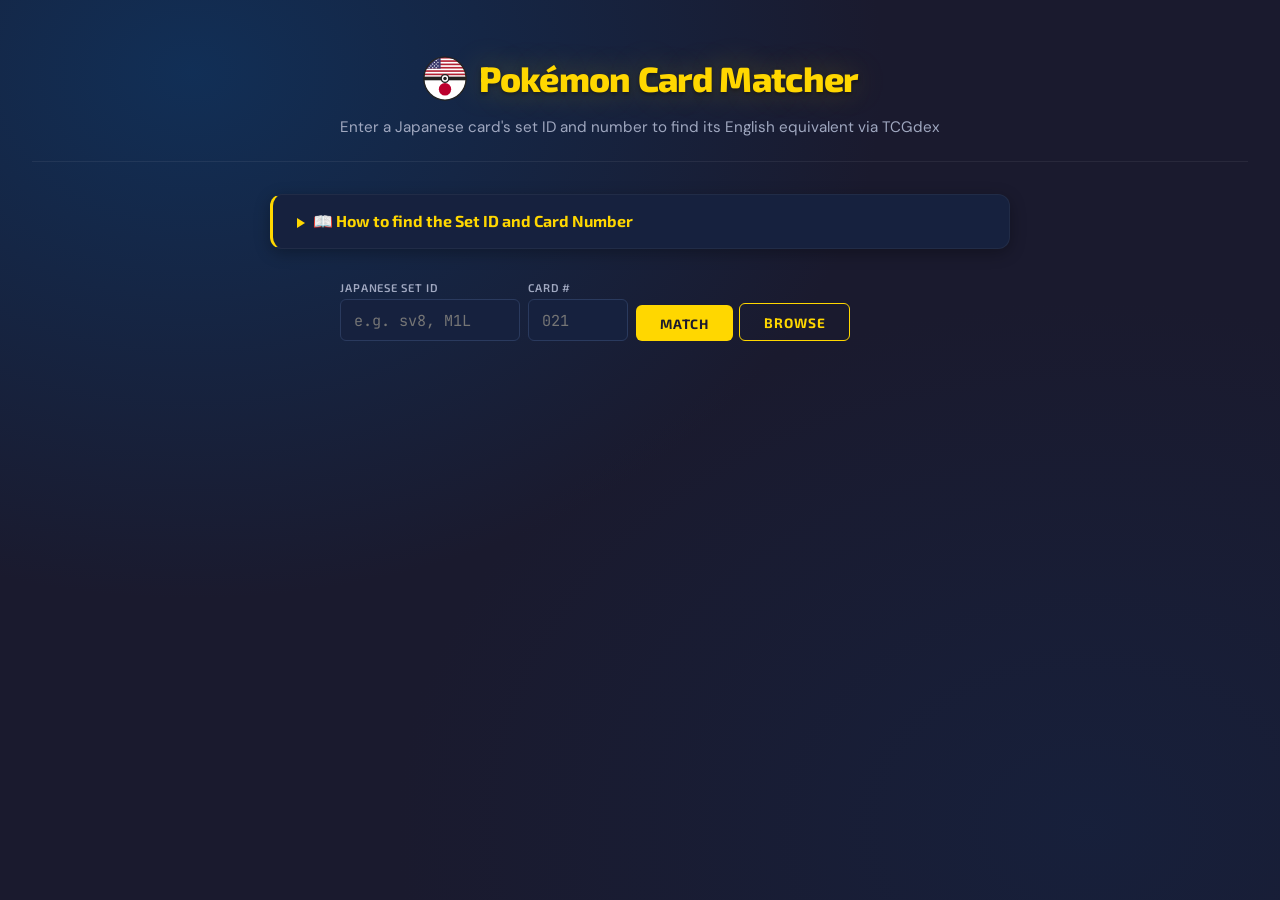
==== commit b80eb58e: "Align input controls on one row; move chip row to its own row below The recents/autocomplete chip ro" ====
--- a/index.html
+++ b/index.html
@@ -59,7 +59,6 @@
       <input id="setInput" type="text" placeholder="e.g. sv8, M1L" list="setList"
              autocomplete="off" autocapitalize="characters" spellcheck="false">
       <datalist id="setList"></datalist>
-      <div class="chip-row" id="chipRow" role="listbox" aria-label="Recent or matching set IDs"></div>
     </div>
     <div class="field field--num">
       <label>Card #</label>
@@ -72,6 +71,7 @@
         <span class="browse-icon" aria-hidden="true">📂</span>
       </button>
     </div>
+    <div class="chip-row" id="chipRow" role="listbox" aria-label="Recent or matching set IDs"></div>
   </div>
 
   <div id="status" class="status"></div>
--- a/style.css
+++ b/style.css
@@ -29,7 +29,9 @@
     radial-gradient(ellipse at 85% 92%, #16213ecc 0%, transparent 45%);
   color: var(--text);
   min-height: 100vh;
-  padding: 2rem;
+  padding: 1.5rem 2rem;
+  max-width: 1280px;
+  margin: 0 auto;
 }
 
 /* ── Header ─────────────────────────────────────────────── */
@@ -70,6 +72,7 @@
 
 /* ── Input section ──────────────────────────────────────── */
 .input-section { max-width: 600px; margin: 0 auto 2rem; display: flex; gap: 0.5rem; align-items: end; flex-wrap: wrap; }
+.input-section > .chip-row { flex-basis: 100%; order: 10; margin-top: 0.2rem; }
 .field { display: flex; flex-direction: column; gap: 0.3rem; }
 .field label {
   font-family: var(--font-display);
@@ -185,13 +188,20 @@
 .error { color: #ff6b6b; }
 
 /* ── Cards layout ───────────────────────────────────────── */
-.cards-container { display: flex; gap: 2rem; justify-content: center; flex-wrap: wrap; margin-top: 1rem; }
+.cards-container {
+  display: flex;
+  gap: 2rem;
+  justify-content: center;
+  flex-wrap: wrap;
+  margin: 1rem auto 0;
+  max-width: 1100px;
+}
 .card-panel {
   background: var(--surface);
   border: 1px solid #ffffff0d;
   border-radius: 12px;
   padding: 1.5rem;
-  max-width: 350px;
+  max-width: 440px;
   flex: 1;
   min-width: 280px;
   box-shadow: 0 4px 24px rgba(0,0,0,0.4);
@@ -283,18 +293,32 @@
 .card-desc { margin-top: 0.5rem; font-size: 0.75rem; color: #666; font-style: italic; }
 .trainer-effect { margin-top: 0.6rem; font-size: 0.8rem; color: var(--text-muted); font-style: italic; line-height: 1.5; padding: 0.4rem 0.6rem; background: var(--surface-deep); border-radius: 6px; border-left: 2px solid var(--gold-dim); }
 
-/* Merged panel variant — used when EN image = JP image */
+/* Merged panel variant — used when a single Serebii slug serves both JP and EN */
 .cards-container--merged { justify-content: center; }
 .cards-container--merged .card-panel { max-width: 420px; }
-.merged-note {
-  font-size: 0.75rem;
+
+/* Source attribution line — shown inside EN panels */
+.source-line {
+  font-size: 0.68rem;
+  color: var(--text-faint);
+  text-transform: uppercase;
+  letter-spacing: 0.06em;
+  font-family: var(--font-display);
+  margin: -0.4rem 0 0.8rem;
+  cursor: help;
+}
+.limitless-link {
+  display: inline-block;
+  font-size: 0.72rem;
   color: var(--text-muted);
-  font-style: italic;
-  text-align: center;
-  margin: 0.4rem auto 0;
-  max-width: 420px;
-  opacity: 0.85;
-}
+  text-decoration: none;
+  border: 1px solid #2a3a5e;
+  border-radius: 4px;
+  padding: 0.2rem 0.55rem;
+  margin: 0 0 0.8rem;
+  transition: border-color 0.15s, color 0.15s;
+}
+.limitless-link:hover { border-color: var(--gold); color: var(--gold); }
 
 /* ── Match info (minimal — just error/no-match) ─────────── */
 .match-info { text-align: center; font-size: 0.85rem; color: var(--text-muted); padding: 0.5rem 0; }
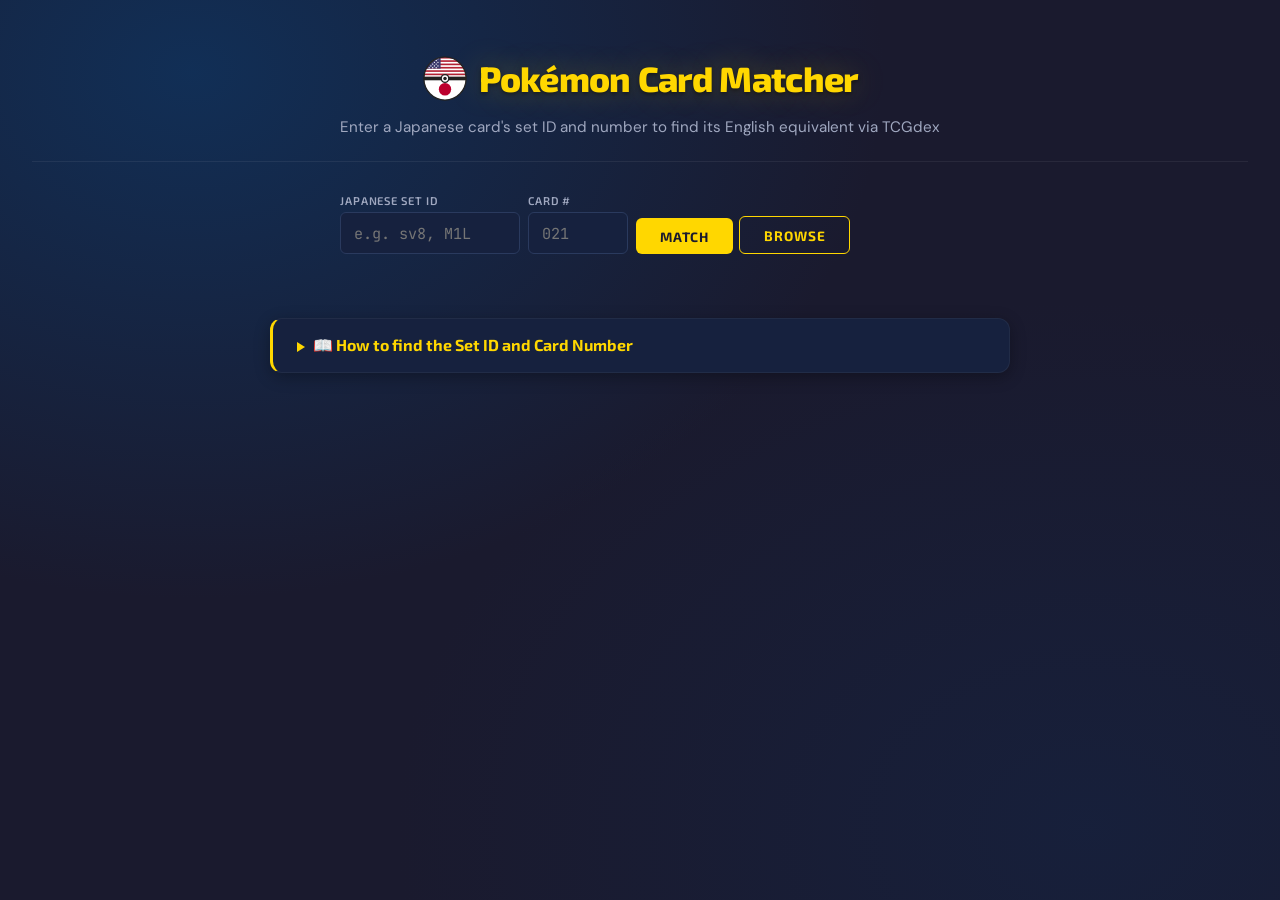
==== commit a0595fa5: "Move search input to the top, push how-to instructions to the bottom The mobile sticky-bottom-bar wa" ====
--- a/index.html
+++ b/index.html
@@ -26,6 +26,31 @@
     <p class="subtitle">Enter a Japanese card's set ID and number to find its English equivalent via TCGdex</p>
   </header>
 
+  <div class="input-section" id="inputSection">
+    <div class="field field--set">
+      <label>Japanese Set ID</label>
+      <input id="setInput" type="text" placeholder="e.g. sv8, M1L" list="setList"
+             autocomplete="off" autocapitalize="characters" spellcheck="false">
+      <datalist id="setList"></datalist>
+    </div>
+    <div class="field field--num">
+      <label>Card #</label>
+      <input id="cardNum" type="text" placeholder="021" inputmode="numeric" pattern="[0-9]*">
+    </div>
+    <div class="input-actions">
+      <button id="searchBtn" onclick="doSearch()">Match</button>
+      <button id="browseBtn" class="btn-secondary" onclick="browseSet()" aria-label="Browse set">
+        <span class="browse-label">Browse</span>
+        <span class="browse-icon" aria-hidden="true">📂</span>
+      </button>
+    </div>
+    <div class="chip-row" id="chipRow" role="listbox" aria-label="Recent or matching set IDs"></div>
+  </div>
+
+  <div id="status" class="status"></div>
+  <div id="results"></div>
+  <div id="browsePage" style="display:none"></div>
+
   <div class="howto">
     <details>
     <summary><h2 style="display:inline">📖 How to find the Set ID and Card Number</h2></summary>
@@ -53,31 +78,6 @@
     </details>
   </div>
 
-  <div class="input-section" id="inputSection">
-    <div class="field field--set">
-      <label>Japanese Set ID</label>
-      <input id="setInput" type="text" placeholder="e.g. sv8, M1L" list="setList"
-             autocomplete="off" autocapitalize="characters" spellcheck="false">
-      <datalist id="setList"></datalist>
-    </div>
-    <div class="field field--num">
-      <label>Card #</label>
-      <input id="cardNum" type="text" placeholder="021" inputmode="numeric" pattern="[0-9]*">
-    </div>
-    <div class="input-actions">
-      <button id="searchBtn" onclick="doSearch()">Match</button>
-      <button id="browseBtn" class="btn-secondary" onclick="browseSet()" aria-label="Browse set">
-        <span class="browse-label">Browse</span>
-        <span class="browse-icon" aria-hidden="true">📂</span>
-      </button>
-    </div>
-    <div class="chip-row" id="chipRow" role="listbox" aria-label="Recent or matching set IDs"></div>
-  </div>
-
-  <div id="status" class="status"></div>
-  <div id="results"></div>
-  <div id="browsePage" style="display:none"></div>
-
   <script src="app.js"></script>
 </body>
 </html>
--- a/style.css
+++ b/style.css
@@ -580,7 +580,7 @@
 
 /* ── Mobile ─────────────────────────────────────────────── */
 @media (max-width: 680px) {
-  body { padding: 1rem 0.5rem 6rem; } /* bottom padding reserves space for sticky bar */
+  body { padding: 1rem 0.5rem 1.5rem; }
   h1 { font-size: 1.5rem; }
   .subtitle { font-size: 0.85rem; }
   .input-section { gap: 0.4rem; }
@@ -636,33 +636,4 @@
   .btn-secondary .browse-icon { display: inline; }
   .btn-secondary { padding: 0.6rem 0.8rem; }
   .input-actions { align-self: stretch; }
-
-  /* Sticky input bar on mobile during results */
-  .input-section--sticky {
-    position: fixed;
-    bottom: 0; left: 0; right: 0;
-    z-index: 900;
-    background: var(--surface);
-    padding: 0.5rem 0.6rem 0.6rem;
-    margin: 0;
-    box-shadow: 0 -4px 16px rgba(0,0,0,0.5);
-    border-top: 1px solid #ffffff12;
-    transform: translateY(0);
-    transition: transform 0.25s ease;
-    flex-wrap: nowrap;
-    gap: 0.3rem;
-    align-items: end;
-  }
-  .input-section--sticky.input-section--hidden {
-    transform: translateY(100%);
-  }
-  .input-section--sticky .field label { display: none; }
-  .input-section--sticky .chip-row { display: none; }
-  .input-section--sticky #setInput { width: 100%; padding: 0.45rem 0.6rem; font-size: 0.85rem; }
-  .input-section--sticky #cardNum { width: 70px; padding: 0.45rem 0.5rem; font-size: 0.85rem; }
-  .input-section--sticky .field { flex: 1; }
-  .input-section--sticky .field--num { flex: 0 0 auto; }
-  .input-section--sticky button { padding: 0.5rem 0.9rem; font-size: 0.8rem; }
-  .input-section--sticky .btn-secondary { padding: 0.5rem 0.6rem; }
-  .input-section--sticky .input-actions { align-self: end; }
-}
+}
